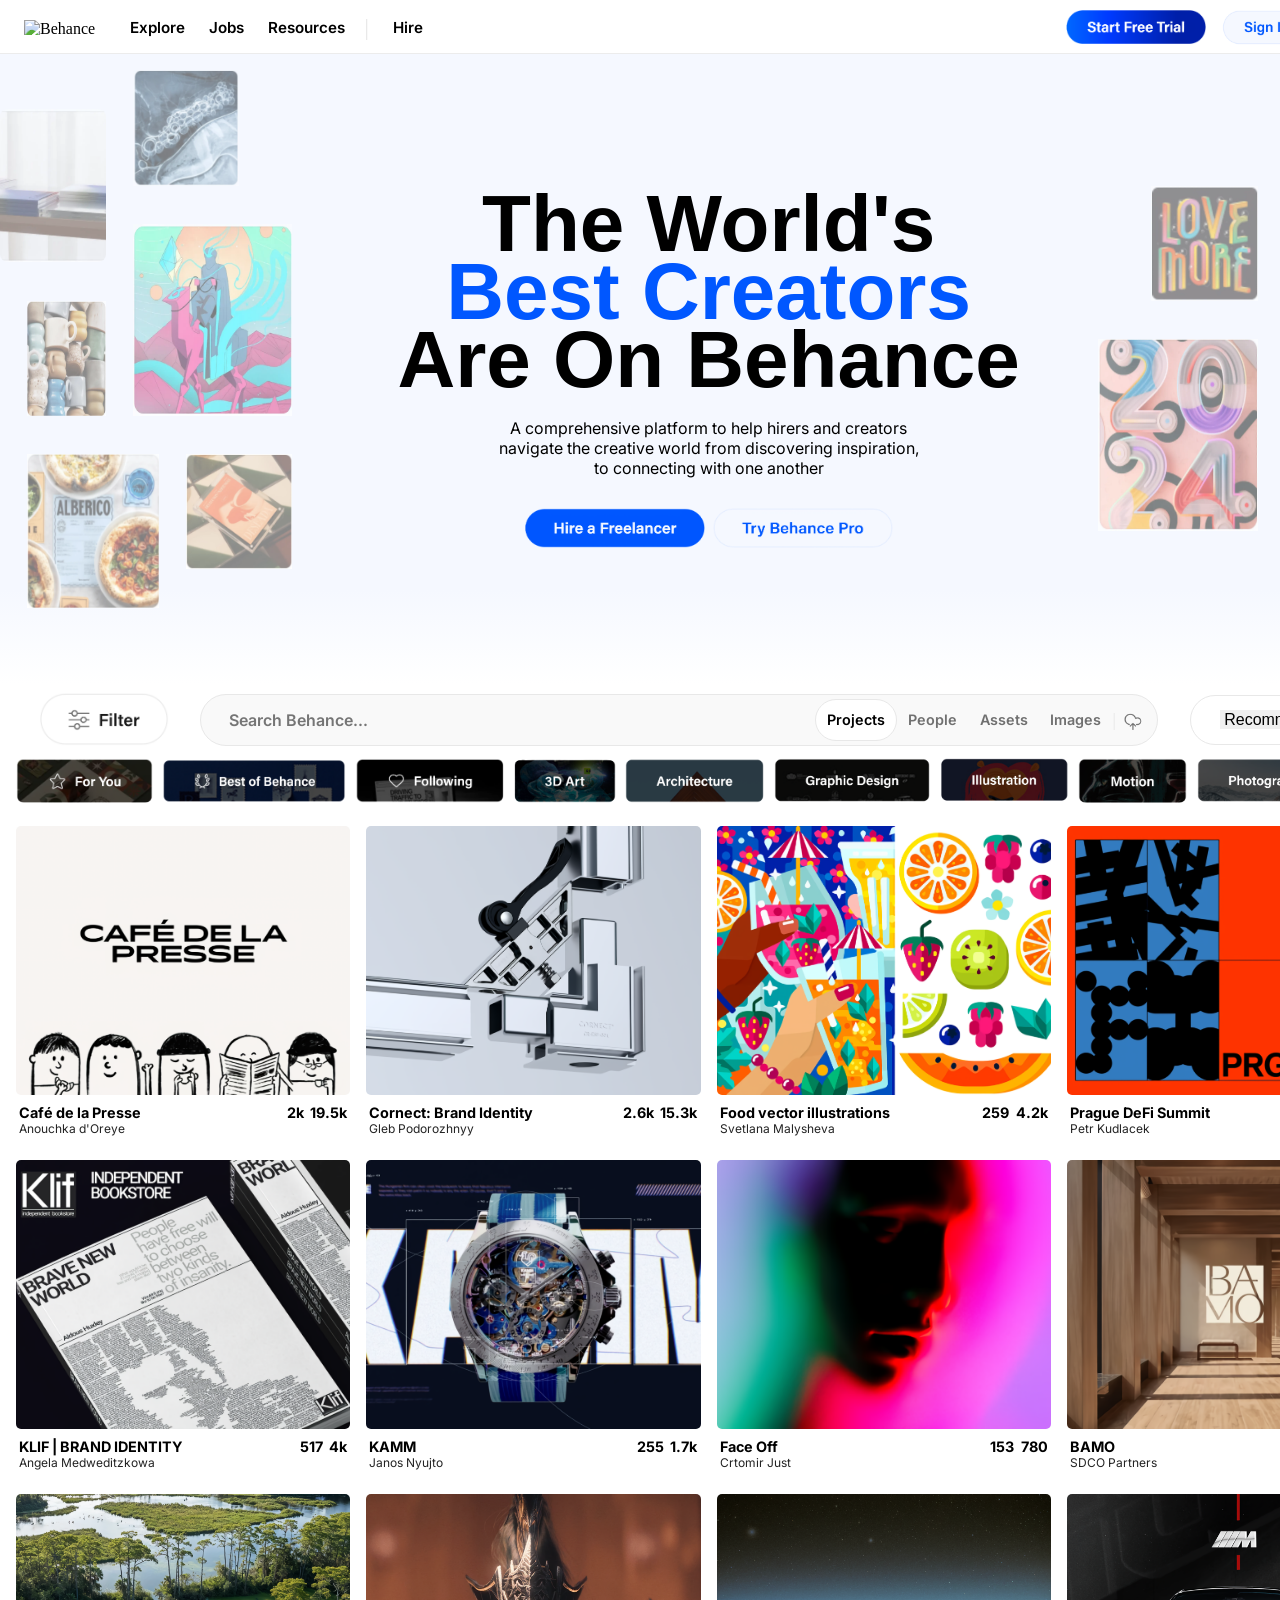
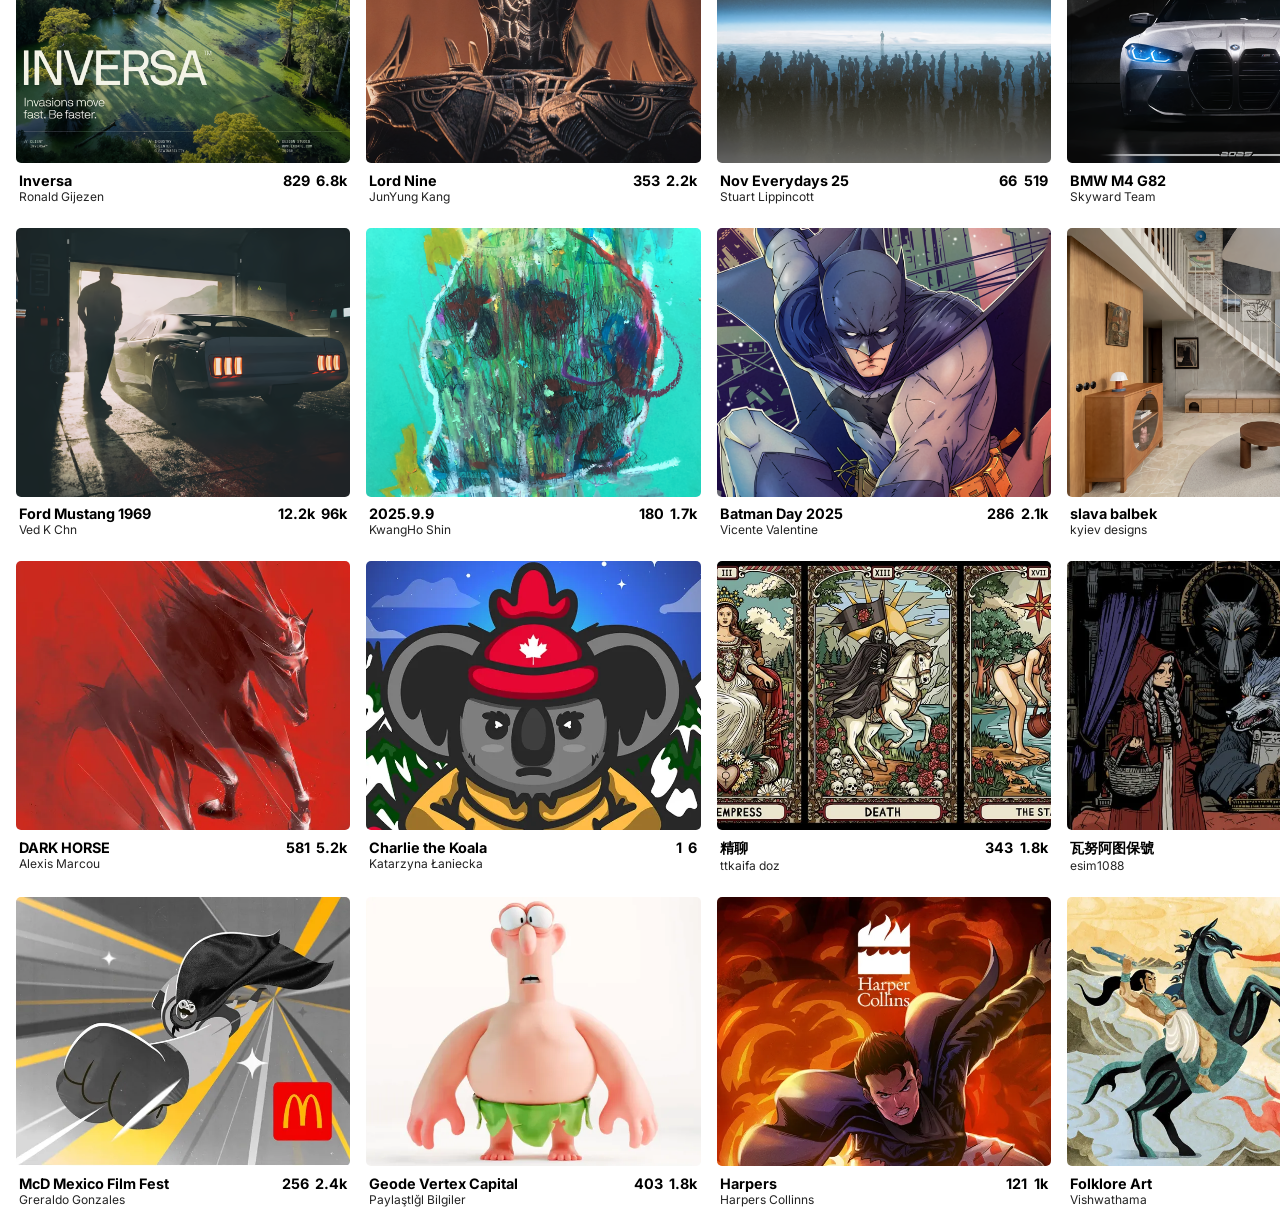
==== index.html @ 4d0a6314 "Main Grid Completed" ====
<!DOCTYPE html>
<html lang="en">
<head>
    <meta charset="UTF-8">
    <meta name="viewport" content="width=device-width, initial-scale=1.0">
    <title>Behance Clone</title>
    <link rel="stylesheet" href="style.css">
    <link rel="preconnect" href="https://fonts.googleapis.com">
    <link rel="preconnect" href="https://fonts.gstatic.com" crossorigin>
    <link href="https://fonts.googleapis.com/css2?family=Inter:wght@400;500;600;700;800;900&display=swap" rel="stylesheet">
    <link rel="stylesheet" href="https://cdnjs.cloudflare.com/ajax/libs/font-awesome/7.0.1/css/all.min.css" />
</head>
<body>
    <!-- Navigation Bar -->
    <nav>
        <div class="navbar">
            <img src="https://upload.wikimedia.org/wikipedia/commons/thumb/c/c5/Behance_logo.svg/1024px-Behance_logo.svg.png" alt="Behance" height="15.22px" width="81.97px" style="cursor: pointer;">
            <p class="navtext"> Explore </p>
            <p class="navtext"> Jobs </p>
            <p class="navtext"> Resources </p>
            <i class="fa-duotone fa-solid fa-angle-down"></i>

            <p style="margin-left: 1rem; font-size: 1.5rem; color: #e8e8e8;"> | </p>

            <p class="navtext"> Hire </p>
            <i class="fa-duotone fa-solid fa-angle-down"></i>

            <div class="nav_right">
                <img id="freetrial" src="./Supportfiles/trial.png" alt="freetrial" height="34px" width="140px" style="cursor: pointer;">
                <img id="signin" src="./Supportfiles/sign_in.png" alt="signin" height="35px" width="90px" style="cursor: pointer;">
                <img id="adobe_logo" src="./Supportfiles/adobe-logo-black-and-white-3.png" alt="adobe_logo" height="20px" width="65px" style="cursor: pointer;">
            </div>
        </div>
    </nav> 

    <!-- Main Styles : Intro -->

    <div class="introStyle">
        <div class="gridImage">
            <img id="left1" src="./Supportfiles/LeftImages/left1.webp" alt="visual1">
            <img id="left2" src="./Supportfiles/LeftImages/left2.webp" alt="visual2">
            <img id="left3" src="./Supportfiles/LeftImages/left3.webp" alt="visual3">
            <img id="left4" src="./Supportfiles/LeftImages/left4.webp" alt="visual4">
            <img id="left5" src="./Supportfiles/LeftImages/left5.webp" alt="visual5">
            <img id="left6" src="./Supportfiles/LeftImages/left6.webp" alt="visual6">
        </div>

        <div class="centerText">
            <h1 class="centralText">
            The World's<br>
            <span id="blue_text">Best Creators</span><br>
            Are On Behance
            </h1>      
            <p class="subText">
            A comprehensive platform to help hirers and creators<br>
            navigate the creative world from discovering inspiration,<br>
            to connecting with one another
            </p>

            <div class="importantButtons">
            <img src="./Supportfiles/Hire.png" alt="Hire" height="40px" width="180px" style="margin: 0rem; cursor: pointer;">
            <img src="./Supportfiles/Behance_pro.png" alt="Pro" height="40px" width="180px" style="margin: 0rem; cursor: pointer;">
            </div>
        </div>
            
        <div class="gridImage">
            <img id="right1" src="./Supportfiles/RightImages/Right1.webp" alt="visual1">
            <img id="right2" src="./Supportfiles/RightImages/Right2.webp" alt="visual2">
            <img id="right3" src="./Supportfiles/RightImages/Right3.webp" alt="visual3">
            <img id="right4" src="./Supportfiles/RightImages/Right4.webp" alt="visual4">
            <img id="right5" src="./Supportfiles/RightImages/Right5.webp" alt="visual5">
        </div>
    </div>

    <!-- Filter Bar -->

    <div class="filterBar" style="min-width: fit-content;">
        <div class="filter">
            <img id="filterIcon" src="./Supportfiles/Filter.png" alt="Filter" style="height: 54px; width: 130px; margin-top: 3px;">
        </div>
        
        <div class="searchBar">
            <div id="searchBox">
                <i style="color: #707070; font-size: 1rem; text-align: left;" class="fa-solid fa-magnifying-glass"></i>&nbsp;
                <input style="border: none; background-color: transparent; font-size: 1rem; font-family: 'Inter', sans-serif; font-weight: 600;" id="searchBox" type="text" placeholder="Search Behance...">
            </div>
            <button class="pill_btn Active">Projects</button>
            <button class="pill_btn">People</button>
            <button class="pill_btn">Assets</button>
            <button class="pill_btn">Images</button>

            <p style="color: #e8e8e8; font-size: 1.2rem"> | </p>
            <img src="./Supportfiles/Upload.png" alt="Upload" height="20px" width="25px" style="cursor: pointer; margin: 4px; margin-top: 8px;">
        </div>

        <div class="Recmnd" style="background-color: white;">
            <i class="fa-solid fa-arrow-down-wide-short"></i>
            <select style="border: none; font-size: 1rem; width: 130px;" id="Recommended" name="Recommended">
                <option value="Recommended">Recommended</option>
                <option value="Curated">Curated</option>
                <option value="Most Appreciated">Most Appreciated</option>
                <option value="Most Viewed">Most Viewed</option>
                <option value="Most Discussed">Most Discussed</option>
                <option value="Most Recent">Most Recent</option>
            </select>
        </div>
    </div>

    <!-- Category Tiles -->

    <div class="categoryBar"> 
        <img class="categories" src="./Supportfiles/CategoryBar/ForYou.png" alt="For You">
        <img class="categories" src="./Supportfiles/CategoryBar/Best.png" alt="Best of Behance">
        <img class="categories" src="./Supportfiles/CategoryBar/Following.png" alt="Following">
        <img class="categories" src="./Supportfiles/CategoryBar/3Dart.png" alt="3Dart">
        <img class="categories" src="./Supportfiles/CategoryBar/Architecture.png" alt="Architecture">
        <img class="categories" src="./Supportfiles/CategoryBar/GraphicDesign.png" alt="Graphic Design">
        <img class="categories" src="./Supportfiles/CategoryBar/Illustration.png" alt="Illustration">
        <img class="categories" src="./Supportfiles/CategoryBar/Motion.png" alt="Motion Graphics">
        <img class="categories" src="./Supportfiles/CategoryBar/Photography.png" alt="Photography">
        <img class="categories" src="./Supportfiles/CategoryBar/ProductDesign.png" alt="Product Design">
        <img class="categories" src="./Supportfiles/CategoryBar/GameDesign.png" alt="Game Design">
        <img class="categories" src="./Supportfiles/CategoryBar/Advertising.png" alt="Advertising">
        <img class="categories" src="./Supportfiles/CategoryBar/Sound.png" alt="Sound">
        <img class="categories" src="./Supportfiles/CategoryBar/Photoshop.png" alt="Photoshop">
    </div>

    <!-- Main Images Grid -->

    <div class="mainGrid">
        <div id="gridItem">
            <img class="mainImages" src="./Supportfiles/MainGrid/1.webp" alt="Image1">
            <div class="contentInfo">
                <div class="mainInfo" style="margin-left: 0.2rem;">
                    <p class="mainTitle">Café de la Presse</p>
                    <p class="Author">Anouchka d'Oreye</p>
                </div>
                <div class="Appreciations">
                    <i class="fa-solid fa-thumbs-up"></i>
                    <p class="mainTitle">2k</p>
                    <i class="fa-solid fa-eye"></i>
                    <p class="mainTitle">19.5k</p>
                </div>
            </div>
        </div>

        <div id="gridItem">
            <img class="mainImages" src="./Supportfiles/MainGrid/2.webp" alt="Image2">
                <div class="contentInfo">
                <div class="mainInfo" style="margin-left: 0.2rem;">
                    <p class="mainTitle">Cornect: Brand Identity</p>
                    <p class="Author">Gleb Podorozhnyy</p>
                </div>
                <div class="Appreciations">
                    <i class="fa-solid fa-thumbs-up"></i>
                    <p class="mainTitle">2.6k</p>
                    <i class="fa-solid fa-eye"></i>
                    <p class="mainTitle">15.3k</p>
                </div>
            </div>
        </div>

        <div id="gridItem">
            <img class="mainImages" src="./Supportfiles/MainGrid/3.webp" alt="Image3">
                <div class="contentInfo">
                <div class="mainInfo" style="margin-left: 0.2rem;">
                    <p class="mainTitle">Food vector illustrations</p>
                    <p class="Author">Svetlana Malysheva</p>
                </div>
                <div class="Appreciations">
                    <i class="fa-solid fa-thumbs-up"></i>
                    <p class="mainTitle">259</p>
                    <i class="fa-solid fa-eye"></i>
                    <p class="mainTitle">4.2k</p>
                </div>
            </div>
        </div>

        <div id="gridItem">
            <img class="mainImages" src="./Supportfiles/MainGrid/4.webp" alt="Image4">
            <div class="contentInfo">
                <div class="mainInfo" style="margin-left: 0.2rem;">
                    <p class="mainTitle">Prague DeFi Summit</p>
                    <p class="Author">Petr Kudlacek</p>
                </div>
                <div class="Appreciations">
                    <i class="fa-solid fa-thumbs-up"></i>
                    <p class="mainTitle">94</p>
                    <i class="fa-solid fa-eye"></i>
                    <p class="mainTitle">1.1k</p>
                </div>
            </div>
        </div>

        <div id="gridItem">
            <img class="mainImages" src="./Supportfiles/MainGrid/5.webp" alt="Image5">
            <div class="contentInfo">
                <div class="mainInfo" style="margin-left: 0.2rem;">
                    <p class="mainTitle">KLIF | BRAND IDENTITY</p>
                    <p class="Author">Angela Medweditzkowa</p>
                </div>
                <div class="Appreciations">
                    <i class="fa-solid fa-thumbs-up"></i>
                    <p class="mainTitle">517</p>
                    <i class="fa-solid fa-eye"></i>
                    <p class="mainTitle">4k</p>
                </div>
            </div>
        </div>
    
        <div id="gridItem">
            <img class="mainImages " src="./Supportfiles/MainGrid/6.webp" alt="Image6">
            <div class="contentInfo">
                <div class="mainInfo" style="margin-left: 0.2rem;">
                    <p class="mainTitle">KAMM</p>
                    <p class="Author">Janos Nyujto</p>
                </div>
                <div class="Appreciations">
                    <i class="fa-solid fa-thumbs-up"></i>
                    <p class="mainTitle">255</p>
                    <i class="fa-solid fa-eye"></i>
                    <p class="mainTitle">1.7k</p>
                </div>
            </div>
        </div>

        <div id="gridItem">
            <img class="mainImages" src="./Supportfiles/MainGrid/7.webp" alt="Image7">
            <div class="contentInfo">
                <div class="mainInfo" style="margin-left: 0.2rem;">
                    <p class="mainTitle">Face Off</p>
                    <p class="Author">Crtomir Just</p>
                </div>
                <div class="Appreciations">
                    <i class="fa-solid fa-thumbs-up"></i>
                    <p class="mainTitle">153</p>
                    <i class="fa-solid fa-eye"></i>
                    <p class="mainTitle">780</p>
                </div>
            </div>
        </div>

        <div id="gridItem">
            <img class="mainImages" src="./Supportfiles/MainGrid/8.webp" alt="Image8">
            <div class="contentInfo">
                <div class="mainInfo" style="margin-left: 0.2rem;">
                    <p class="mainTitle">BAMO</p>
                    <p class="Author">SDCO Partners</p>
                </div>
                <div class="Appreciations">
                    <i class="fa-solid fa-thumbs-up"></i>
                    <p class="mainTitle">142</p>
                    <i class="fa-solid fa-eye"></i>
                    <p class="mainTitle">1.1k</p>
                </div>
            </div>
        </div>

        <div id="gridItem">
            <img class="mainImages" src="./Supportfiles/MainGrid/9.webp" alt="Image9">
            <div class="contentInfo">
                <div class="mainInfo" style="margin-left: 0.2rem;">
                    <p class="mainTitle">Inversa</p>
                    <p class="Author">Ronald Gijezen</p>
                </div>
                <div class="Appreciations">
                    <i class="fa-solid fa-thumbs-up"></i>
                    <p class="mainTitle">829</p>
                    <i class="fa-solid fa-eye"></i>
                    <p class="mainTitle">6.8k</p>
                </div>
            </div>
        </div>

        <div id="gridItem">
            <img class="mainImages" src="./Supportfiles/MainGrid/10.webp" alt="Image10">
            <div class="contentInfo">
                <div class="mainInfo" style="margin-left: 0.2rem;">
                    <p class="mainTitle">Lord Nine</p>
                    <p class="Author">JunYung Kang</p>
                </div>
                <div class="Appreciations">
                    <i class="fa-solid fa-thumbs-up"></i>
                    <p class="mainTitle">353</p>
                    <i class="fa-solid fa-eye"></i>
                    <p class="mainTitle">2.2k</p>
                </div>
            </div>
        </div>

        <div id="gridItem">
            <img class="mainImages" src="./Supportfiles/MainGrid/11.webp" alt="Image11">
            <div class="contentInfo">
                <div class="mainInfo" style="margin-left: 0.2rem;">
                    <p class="mainTitle">Nov Everydays 25</p>
                    <p class="Author">Stuart Lippincott</p>
                </div>
                <div class="Appreciations">
                    <i class="fa-solid fa-thumbs-up"></i>
                    <p class="mainTitle">66</p>
                    <i class="fa-solid fa-eye"></i>
                    <p class="mainTitle">519</p>
                </div>
            </div>
        </div>

        <div id="gridItem">
            <img class="mainImages" src="./Supportfiles/MainGrid/12.webp" alt="Image12">
            <div class="contentInfo">
                <div class="mainInfo" style="margin-left: 0.2rem;">
                    <p class="mainTitle">BMW M4 G82</p>
                    <p class="Author">Skyward Team</p>
                </div>
                <div class="Appreciations">
                    <i class="fa-solid fa-thumbs-up"></i>
                    <p class="mainTitle">903</p>
                    <i class="fa-solid fa-eye"></i>
                    <p class="mainTitle">8.8k</p>
                </div>
            </div>
        </div>

        <div id="gridItem">
            <img class="mainImages" src="./Supportfiles/MainGrid/13.webp" alt="Image13">
            <div class="contentInfo">
                <div class="mainInfo" style="margin-left: 0.2rem;">
                    <p class="mainTitle">Ford Mustang 1969</p>
                    <p class="Author">Ved K Chn</p>
                </div>
                <div class="Appreciations">
                    <i class="fa-solid fa-thumbs-up"></i>
                    <p class="mainTitle">12.2k</p>
                    <i class="fa-solid fa-eye"></i>
                    <p class="mainTitle">96k</p>
                </div>
            </div>
        </div>

        <div id="gridItem">
            <img class="mainImages" src="./Supportfiles/MainGrid/14.webp" alt="Image14">
            <div class="contentInfo">
                <div class="mainInfo" style="margin-left: 0.2rem;">
                    <p class="mainTitle">2025.9.9</p>
                    <p class="Author">KwangHo Shin</p>
                </div>
                <div class="Appreciations">
                    <i class="fa-solid fa-thumbs-up"></i>
                    <p class="mainTitle">180</p>
                    <i class="fa-solid fa-eye"></i>
                    <p class="mainTitle">1.7k</p>
                </div>
            </div>
        </div>

        <div id="gridItem">
            <img class="mainImages" src="./Supportfiles/MainGrid/15.webp" alt="Image15">
            <div class="contentInfo">
                <div class="mainInfo" style="margin-left: 0.2rem;">
                    <p class="mainTitle">Batman Day 2025</p>
                    <p class="Author">Vicente Valentine</p>
                </div>
                <div class="Appreciations">
                    <i class="fa-solid fa-thumbs-up"></i>
                    <p class="mainTitle">286</p>
                    <i class="fa-solid fa-eye"></i>
                    <p class="mainTitle">2.1k</p>
                </div>
            </div>
        </div>

        <div id="gridItem">
            <img class="mainImages" src="./Supportfiles/MainGrid/16.webp" alt="Image16">
            <div class="contentInfo">
                <div class="mainInfo" style="margin-left: 0.2rem;">
                    <p class="mainTitle">slava balbek </p>
                    <p class="Author">kyiev designs</p>
                </div>
                <div class="Appreciations">
                    <i class="fa-solid fa-thumbs-up"></i>
                    <p class="mainTitle">121</p>
                    <i class="fa-solid fa-eye"></i>
                    <p class="mainTitle">490</p>
                </div>
            </div>
        </div>

        <div id="gridItem">
            <img class="mainImages" src="./Supportfiles/MainGrid/17.webp" alt="Image17">
            <div class="contentInfo">
                <div class="mainInfo" style="margin-left: 0.2rem;">
                    <p class="mainTitle">DARK HORSE</p>
                    <p class="Author">Alexis Marcou</p>
                </div>
                <div class="Appreciations">
                    <i class="fa-solid fa-thumbs-up"></i>
                    <p class="mainTitle">581</p>
                    <i class="fa-solid fa-eye"></i>
                    <p class="mainTitle">5.2k</p>
                </div>
            </div>
        </div>

        <div id="gridItem">
            <img class="mainImages" src="./Supportfiles/MainGrid/18.webp" alt="Image18">
            <div class="contentInfo">
                <div class="mainInfo" style="margin-left: 0.2rem;">
                    <p class="mainTitle">Charlie the Koala</p>
                    <p class="Author">Katarzyna Łaniecka</p>
                </div>
                <div class="Appreciations">
                    <i class="fa-solid fa-thumbs-up"></i>
                    <p class="mainTitle">1</p>
                    <i class="fa-solid fa-eye"></i>
                    <p class="mainTitle">6</p>
                </div>
            </div>
        </div>

        <div id="gridItem">
            <img class="mainImages" src="./Supportfiles/MainGrid/19.webp" alt="Image19">
            <div class="contentInfo">
                <div class="mainInfo" style="margin-left: 0.2rem;">
                    <p class="mainTitle">精聊</p>
                    <p class="Author">ttkaifa doz</p>
                </div>
                <div class="Appreciations">
                    <i class="fa-solid fa-thumbs-up"></i>
                    <p class="mainTitle">343</p>
                    <i class="fa-solid fa-eye"></i>
                    <p class="mainTitle">1.8k</p>
                </div>
            </div>
        </div>

        <div id="gridItem">
            <img class="mainImages" src="./Supportfiles/MainGrid/20.webp" alt="Image20">
            <div class="contentInfo">
                <div class="mainInfo" style="margin-left: 0.2rem;">
                    <p class="mainTitle">瓦努阿图保號</p>
                    <p class="Author">esim1088</p>
                </div>
                <div class="Appreciations">
                    <i class="fa-solid fa-thumbs-up"></i>
                    <p class="mainTitle">124</p>
                    <i class="fa-solid fa-eye"></i>
                    <p class="mainTitle">801</p>
                </div>
            </div>
        </div>

        <div id="gridItem">
            <img class="mainImages" src="./Supportfiles/MainGrid/21.webp" alt="Image21">
            <div class="contentInfo">
                <div class="mainInfo" style="margin-left: 0.2rem;">
                    <p class="mainTitle">McD Mexico Film Fest</p>
                    <p class="Author">Greraldo Gonzales</p>
                </div>
                <div class="Appreciations">
                    <i class="fa-solid fa-thumbs-up"></i>
                    <p class="mainTitle">256</p>
                    <i class="fa-solid fa-eye"></i>
                    <p class="mainTitle">2.4k</p>
                </div>
            </div>
        </div>

        <div id="gridItem">
            <img class="mainImages" src="./Supportfiles/MainGrid/22.webp" alt="Image22">
            <div class="contentInfo">
                <div class="mainInfo" style="margin-left: 0.2rem;">
                    <p class="mainTitle">Geode Vertex Capital</p>
                    <p class="Author">Paylaştlğl Bilgiler</p>
                </div>
                <div class="Appreciations">
                    <i class="fa-solid fa-thumbs-up"></i>
                    <p class="mainTitle">403</p>
                    <i class="fa-solid fa-eye"></i>
                    <p class="mainTitle">1.8k</p>
                </div>
            </div>
        </div>

        <div id="gridItem">
            <img class="mainImages" src="./Supportfiles/MainGrid/23.webp" alt="Image23">
            <div class="contentInfo">
                <div class="mainInfo" style="margin-left: 0.2rem;">
                    <p class="mainTitle">Harpers</p>
                    <p class="Author">Harpers Collinns</p>
                </div>
                <div class="Appreciations">
                    <i class="fa-solid fa-thumbs-up"></i>
                    <p class="mainTitle">121</p>
                    <i class="fa-solid fa-eye"></i>
                    <p class="mainTitle">1k</p>
                </div>
            </div>
        </div>

        <div id="gridItem">
            <img class="mainImages" src="./Supportfiles/MainGrid/24.webp" alt="Image24">
            <div class="contentInfo">
                <div class="mainInfo" style="margin-left: 0.2rem;">
                    <p class="mainTitle">Folklore Art</p>
                    <p class="Author">Vishwathama</p>
                </div>
                <div class="Appreciations">
                    <i class="fa-solid fa-thumbs-up"></i>
                    <p class="mainTitle">611</p>
                    <i class="fa-solid fa-eye"></i>
                    <p class="mainTitle">2.3k</p>
                </div>
            </div>
        </div>
    </div>
</body>
</html>
---- style.css ----
*{
    margin: 0px;
    padding: 0px;
    box-sizing: border-box;
}

body{
    min-width: fit-content;
}

nav {
    position: sticky;
    top: 0px;
    background-color: white;
    height: 3.4rem;
    width: 100%;
    border-bottom: 1px solid #ececec;
    min-width: fit-content;
}

.navbar {
    display: flex;
    flex-direction: row;
    align-items: center;
    height: 3.4rem;
    padding: 0rem 1.5rem;
}

.nav_right {
    display: flex;
    padding: 0rem;
    flex-direction: row;
    align-items: center;
    margin-left: auto;
}

#freetrial {
    margin-left: 40rem;
}

#signin {
    margin-left: 1rem;
    margin-right: 1rem;
}

.navtext {
    font-family: 'Inter', sans-serif;
    margin-left: 1.5rem;
    font-weight: 600;
    font-size: 0.95em;
}

.fa-angle-down {
    margin-left: 0.200rem;
    padding-top: 0.137rem;
    font-size: 0.83rem;
    color: #707070;
}

.introStyle {
    display: flex;
    height: 630px;
    width: 100%;
    min-width: fit-content;
    align-content: center;
    background: linear-gradient(to bottom, #f5f8ff 85% , #ffffff 100%);
}

.centerText {
    margin-top: 8.5rem;
    flex: 0 0 55%;
}

.centralText {
    text-align: center;
    margin: 0px;
    padding: 0px;
    font-family: 'Archivo' , sans-serif;
    font-size: 5rem;
    margin: 0px;
    line-height: 0.85;
}

#blue_text {
    color: #0057ff;
}

.subText {
    text-align: center;
    font-family: 'Inter' , sans-serif;
    margin-top: 24px;
    margin-bottom: 30px;
}

.importantButtons {
    display: flex;
    justify-content: center;
    gap: 0.5rem;
}

.gridImage {
    margin-top: 1rem;
    flex: 1;
    display: grid;
    grid-template-columns: repeat(12 , 1fr);
    grid-template-rows: repeat(16 , 1fr);
}

#left1 {
    grid-column: 1 / 5;
    grid-row: 2 / 6;
    height: 100%;
    width: 100%;
    object-fit: cover;
    border-radius: 8px;;
}

#left2 {
    grid-column: 6 / 10;
    grid-row: 1 / 4;
    height: 100%;
    width: 100%;
}

#left3 {
    grid-row: 5 / 10;
    grid-column: 6 / 12;
    height: 100%;
    width: 100%;
}

#left4 {
    grid-column: 2 / 5;
    grid-row: 7 / 10;
    height: 100%;
    width: 100%;
}

#left5 {
    grid-column: 2 / 7;
    grid-row: 11 / 15;
    height: 100%;
    width: 100%;
}

#left6 {
    grid-column: 8 / 12;
    grid-row: 11 / 14;
    height: 100%;
    width: 100%;
}

#right1 {
    grid-column: 8 / 13;
    grid-row: 1 / 5;
    height: 100%;
    width: 100%;
}

#right2 {
    grid-column: 3 / 7;
    grid-row: 4 / 7;
    height: 100%;
    width: 100%;
}

#right3 {
    grid-column: 8 / 13;
    grid-row: 6 / 11;
    height: 100%;
    width: 100%;
}

#right4 {
    grid-column: 1 / 7;
    grid-row: 8 / 13;
    height: 100%;
    width: 100%;
}

#right5 {
    grid-column: 8 / 13;
    grid-row: 12 / 16;
    width: 100%;
    height: 100%;
}

.filterBar {
    position: sticky;
    top: 3.4rem;
    display: flex;
    margin: 0px 1.5rem;
    align-items: center;
    background-color: white;
    padding-top: 5px;
}

.filter {
    flex: 1 ;
    text-align: center;
}


.searchBar {
    display: flex;
    align-items: center;
    align-content: center;

    flex: 0 1 70%;

    background-color: #f9f9f9;
    border: 1px solid #e8e8e8;
    border-radius: 35px;
    padding: 5px 8px 5px 20px;
    height: 52px;
    margin: 0px 1rem;
}

#searchBox {
    flex-grow: 1;
}

.pill_btn {
    border: none;
    padding: 0.7rem;
    background: none;
    color: #707070;
    font-weight: 600;
    font-family: 'Inter', sans-serif;
    font-size: 0.9rem;
    cursor: pointer;
}

.Active {
    border: 1px solid #e8e8e8;
    border-radius: 35px;
    background-color: white;
    color: black;
}

.Recmnd {
    flex: 1;
    display: flex;
    align-items: center;
    justify-content: center;
    text-align: center;
    background: none;
    border: 1px solid #e8e8e8;
    padding: 0.9rem;
    border-radius: 25px;
    margin-left: 1rem;
    margin-right: 0.8rem;
    font-family: 'Inter', sans-serif;
    font-weight: 600;
    color: #707070;
    cursor: pointer;
}

.categoryBar {
    display: flex;
    align-items: center;
    box-sizing: border-box;
    padding: 0.5rem 0rem 0.5rem 1rem;
    gap: 0.6rem;
    width: 0;
    min-width: 100%;
    overflow-x: auto;
    position: sticky;
    top: 7.213rem;
    background-color: white;
}

.categoryBar::-webkit-scrollbar {
    display: none;
}

.categories {
    height: 2.8rem;
    flex-shrink: 0;
    border-radius: 8px;
    transition: transform 0.3s ease;
}

.categories:hover {
    transform: scale(1.1);
    box-shadow: 0px 0px 5px 
   rgb(255, 237, 2);
}

.mainGrid {
    display: grid;
    grid-template-columns: repeat(auto-fill , minmax(300px , 1fr));
    gap: 1rem;
    margin: 15px 1rem;
    justify-items: center;
}

.contentInfo {
    display: flex;
    align-items: flex-start;
    justify-content: space-between;
}

.mainTitle{
    font-family: 'Inter', sans-serif;
    font-size: 0.9rem;
    font-weight: 700;
}

.Appreciations {
    display: flex;
    gap: 0.2rem;
    margin-right: 0.2rem;
}

.Author {
    font-family: 'Inter', sans-serif;
    font-size: 0.75rem;
    color: #232323;
    margin-bottom: 0.5rem;
}

.fa-thumbs-up , .fa-eye {
    color: #707070;
    font-size: 0.9rem;
}


.mainImages {
    width: 100%;
    object-fit: cover;
    height: 269px;
    border-radius: 5px;
    margin-bottom: 0.3rem;
}
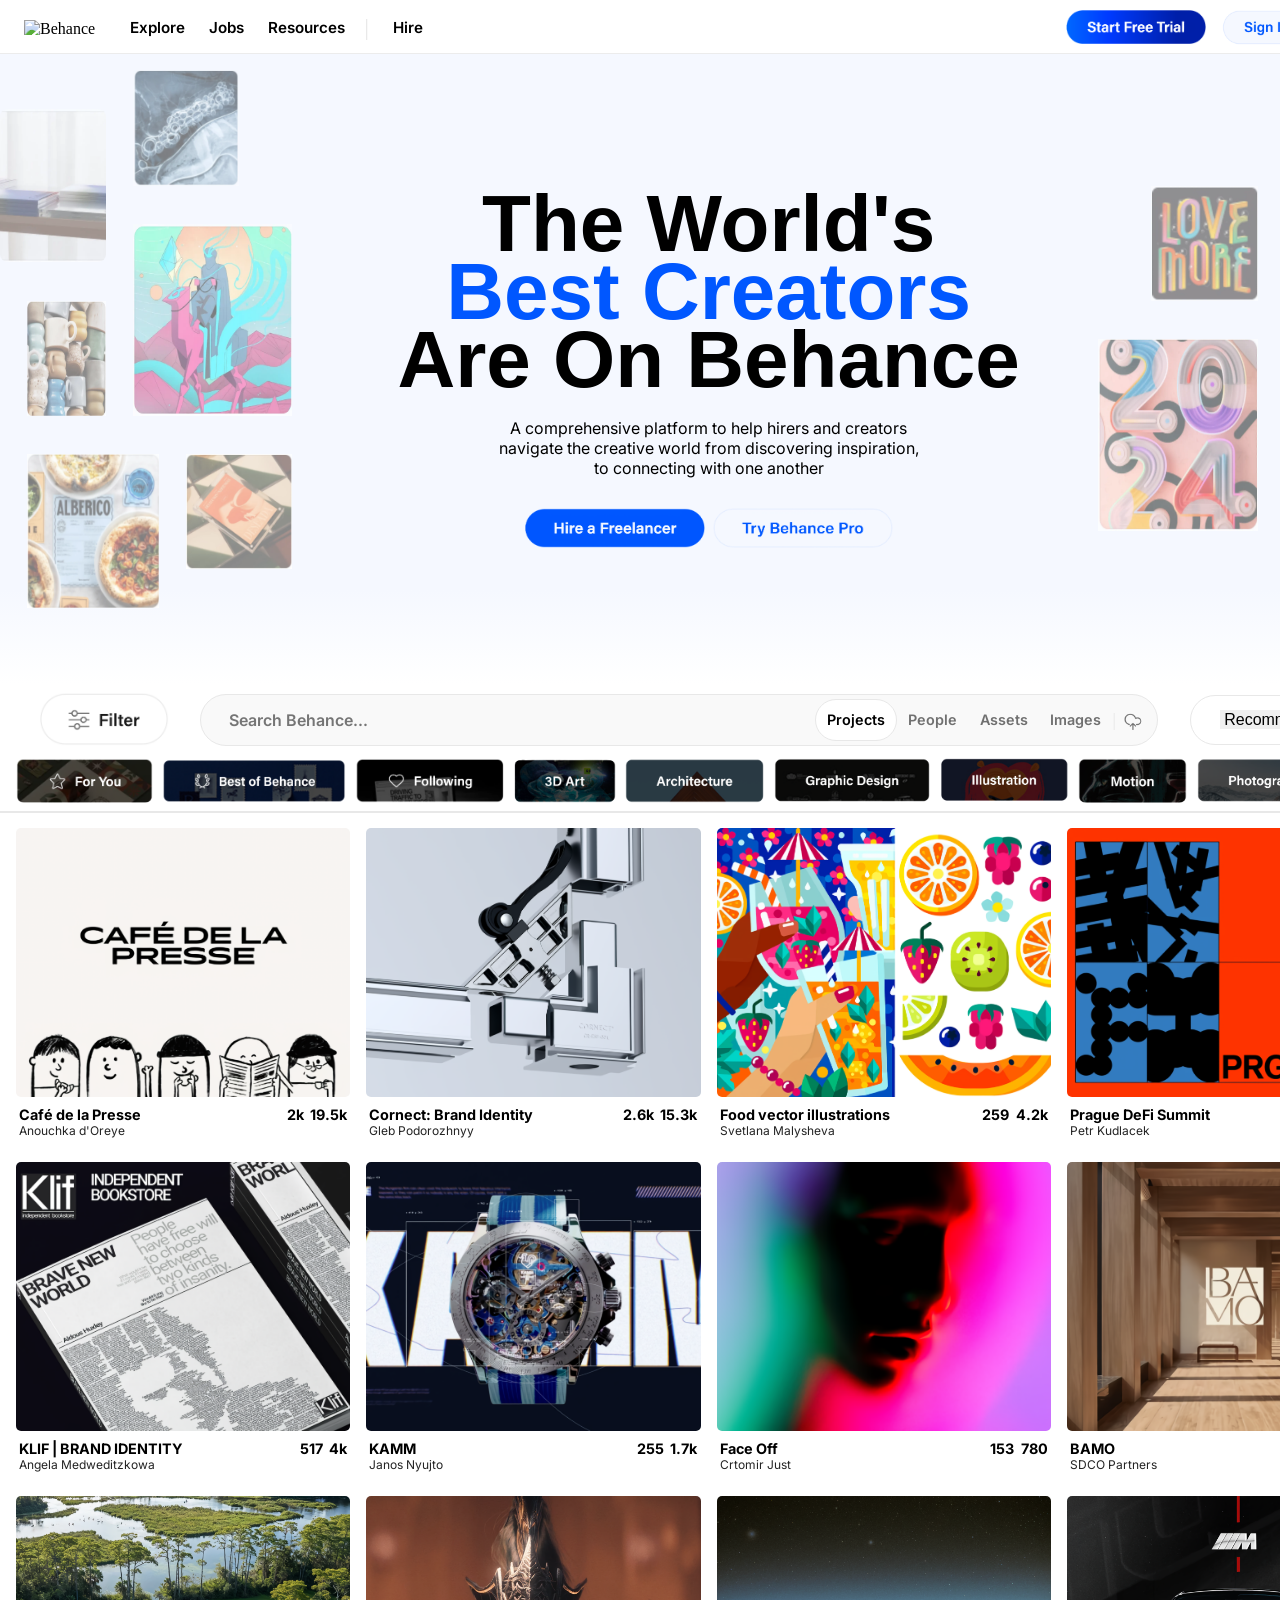
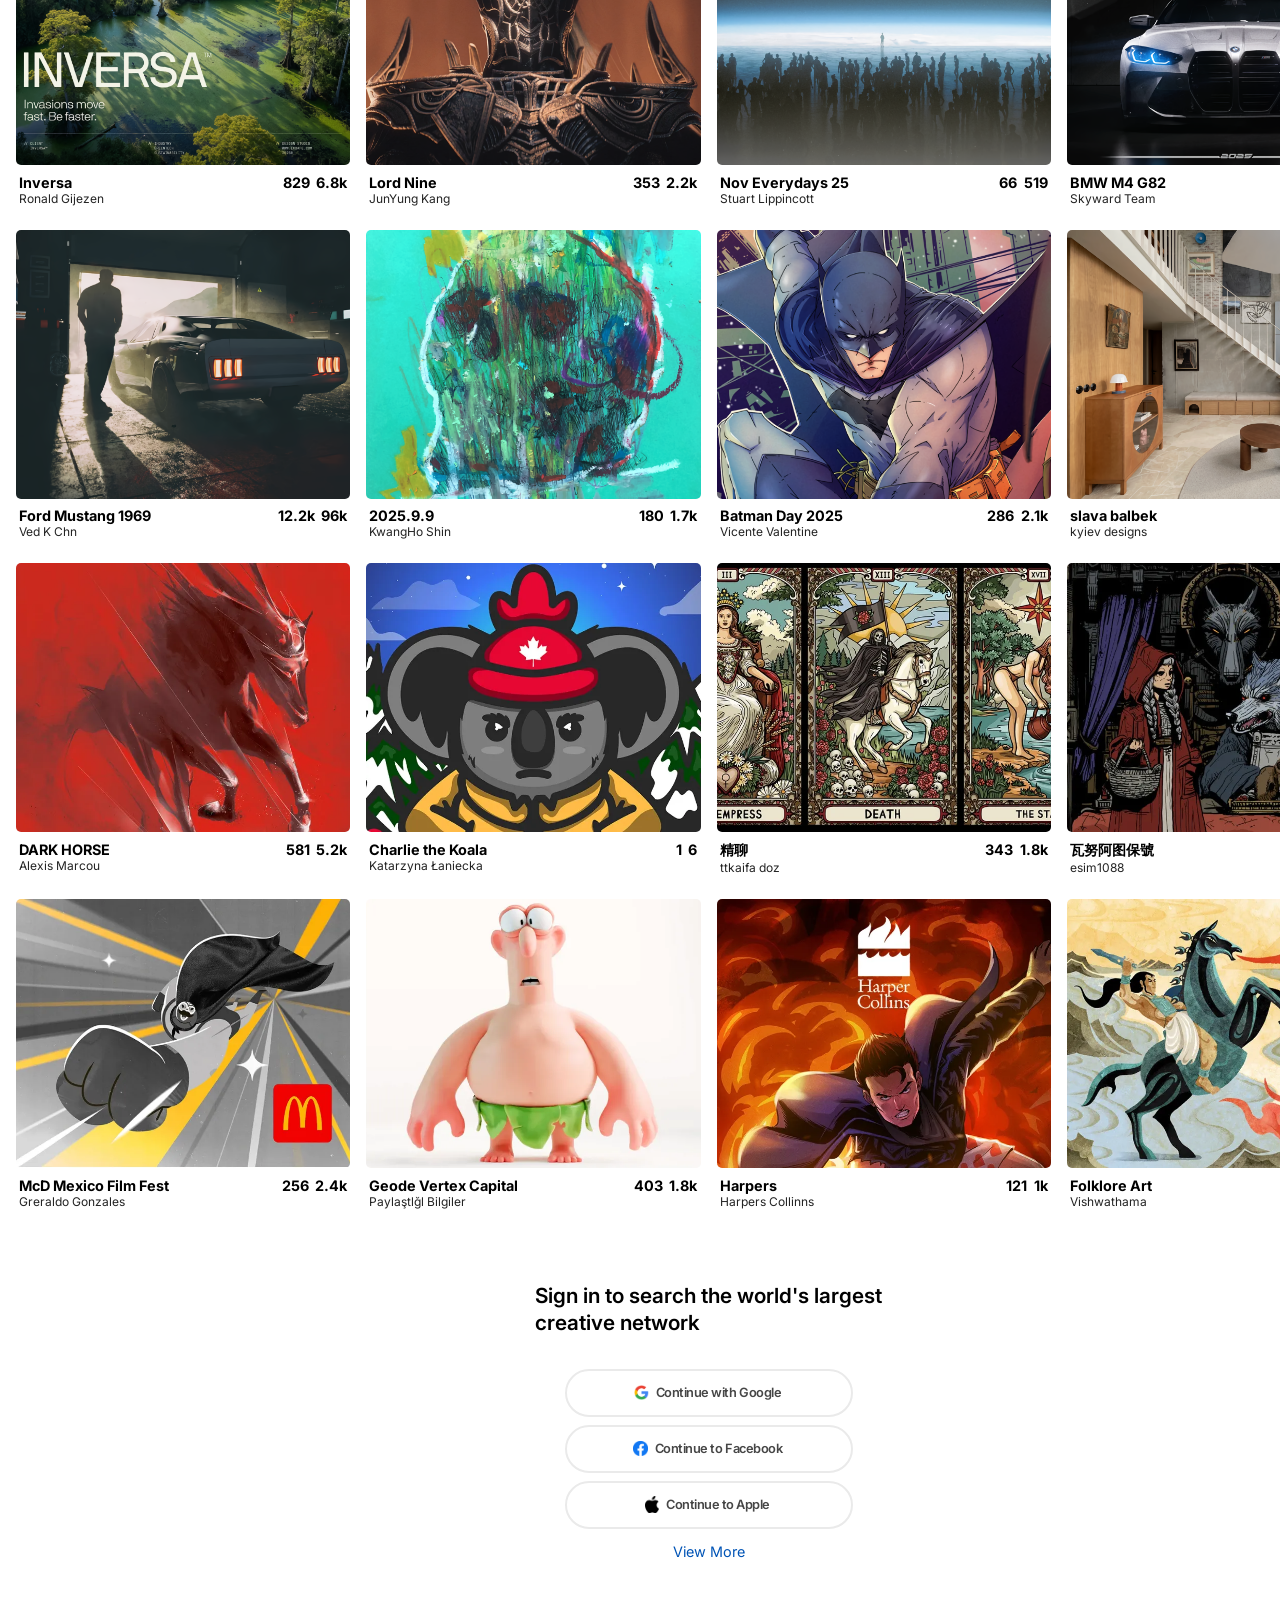
==== commit ca07df99: "Sign In division" ====
--- a/index.html
+++ b/index.html
@@ -512,5 +512,35 @@
             </div>
         </div>
     </div>
+
+    <div class="signInDiv">
+        <div id="signintext">
+            <p> Sign in to search the world's largest</p>
+            <p>creative network</p>
+        </div>
+
+        <div class="buttons">
+            <div>
+                <img src="./Supportfiles/Buttons/Google.webp" alt="Google" height="15px" width="15px">
+                <p>Continue with Google</p>
+            </div>
+        </div>
+
+        <div class="buttons">
+            <div>
+                <img src="./Supportfiles/Buttons/Facebook.webp" alt="Facebook" height="15px" width="15px">
+                <p>Continue to Facebook</p>
+            </div>
+        </div>
+
+        <div class="buttons">
+            <div>
+                <img src="./Supportfiles/Buttons/Apple.webp" alt="Facebook" height="17px" width="14px">
+                <p>Continue to Apple</p>
+            </div>
+        </div>
+
+        <a id="anchorsignIn" href="#">View More</a>
+    </div>   
 </body>
 </html>
--- a/style.css
+++ b/style.css
@@ -6,6 +6,10 @@
 
 body{
     min-width: fit-content;
+}
+
+body::-webkit-scrollbar{
+    display: none;
 }
 
 nav {
@@ -266,8 +270,9 @@
     min-width: 100%;
     overflow-x: auto;
     position: sticky;
-    top: 7.213rem;
+    top: 7.23rem;
     background-color: white;
+    border-bottom: 2px solid rgb(232, 232, 232);
 }
 
 .categoryBar::-webkit-scrollbar {
@@ -334,6 +339,65 @@
     margin-bottom: 0.3rem;
 }
 
-
-
-
+.signInDiv {
+    display: flex;
+    flex-direction: column;
+    justify-items: center;
+    align-items: center;
+    margin-top: 4rem;
+    margin-bottom: 4rem;
+}
+
+.signInDiv p {
+    font-family: 'Inter' , sans-serif;
+    font-weight: 600;
+    font-size: 1.3rem;
+    color: black;
+    margin: 2px;
+}
+
+#signintext{
+    margin-bottom: 1.5rem;
+    align-items: center;
+    justify-items: center;
+}
+
+.buttons {
+    margin-top: 0.5rem;
+}
+
+.buttons div {
+    display: flex;
+    align-items: center;
+    gap: 0.3rem;
+    justify-content: center;
+    padding: 0.8rem;
+    width: 18rem;
+    height: 3rem;
+    letter-spacing: -0.03rem;
+    background-color: #FFFFFF;
+    border-radius: 25px;
+    border: 2px solid #EAEAEA;
+}
+
+.buttons div:hover {
+    border: 2px solid #D3D3D3;
+}
+
+.buttons div p {
+    font-size: 0.8rem;
+    font-family: 'Inter' , sans-serif;
+    color: #464646;
+}
+
+#anchorsignIn {
+    margin-top: 0.9rem;
+    color: #0054B6;
+    font-size: 0.9rem;
+    font-family: 'Inter' , sans-serif;
+    text-decoration: none;
+}
+
+#anchorsignIn:hover {
+    text-decoration: underline;
+}
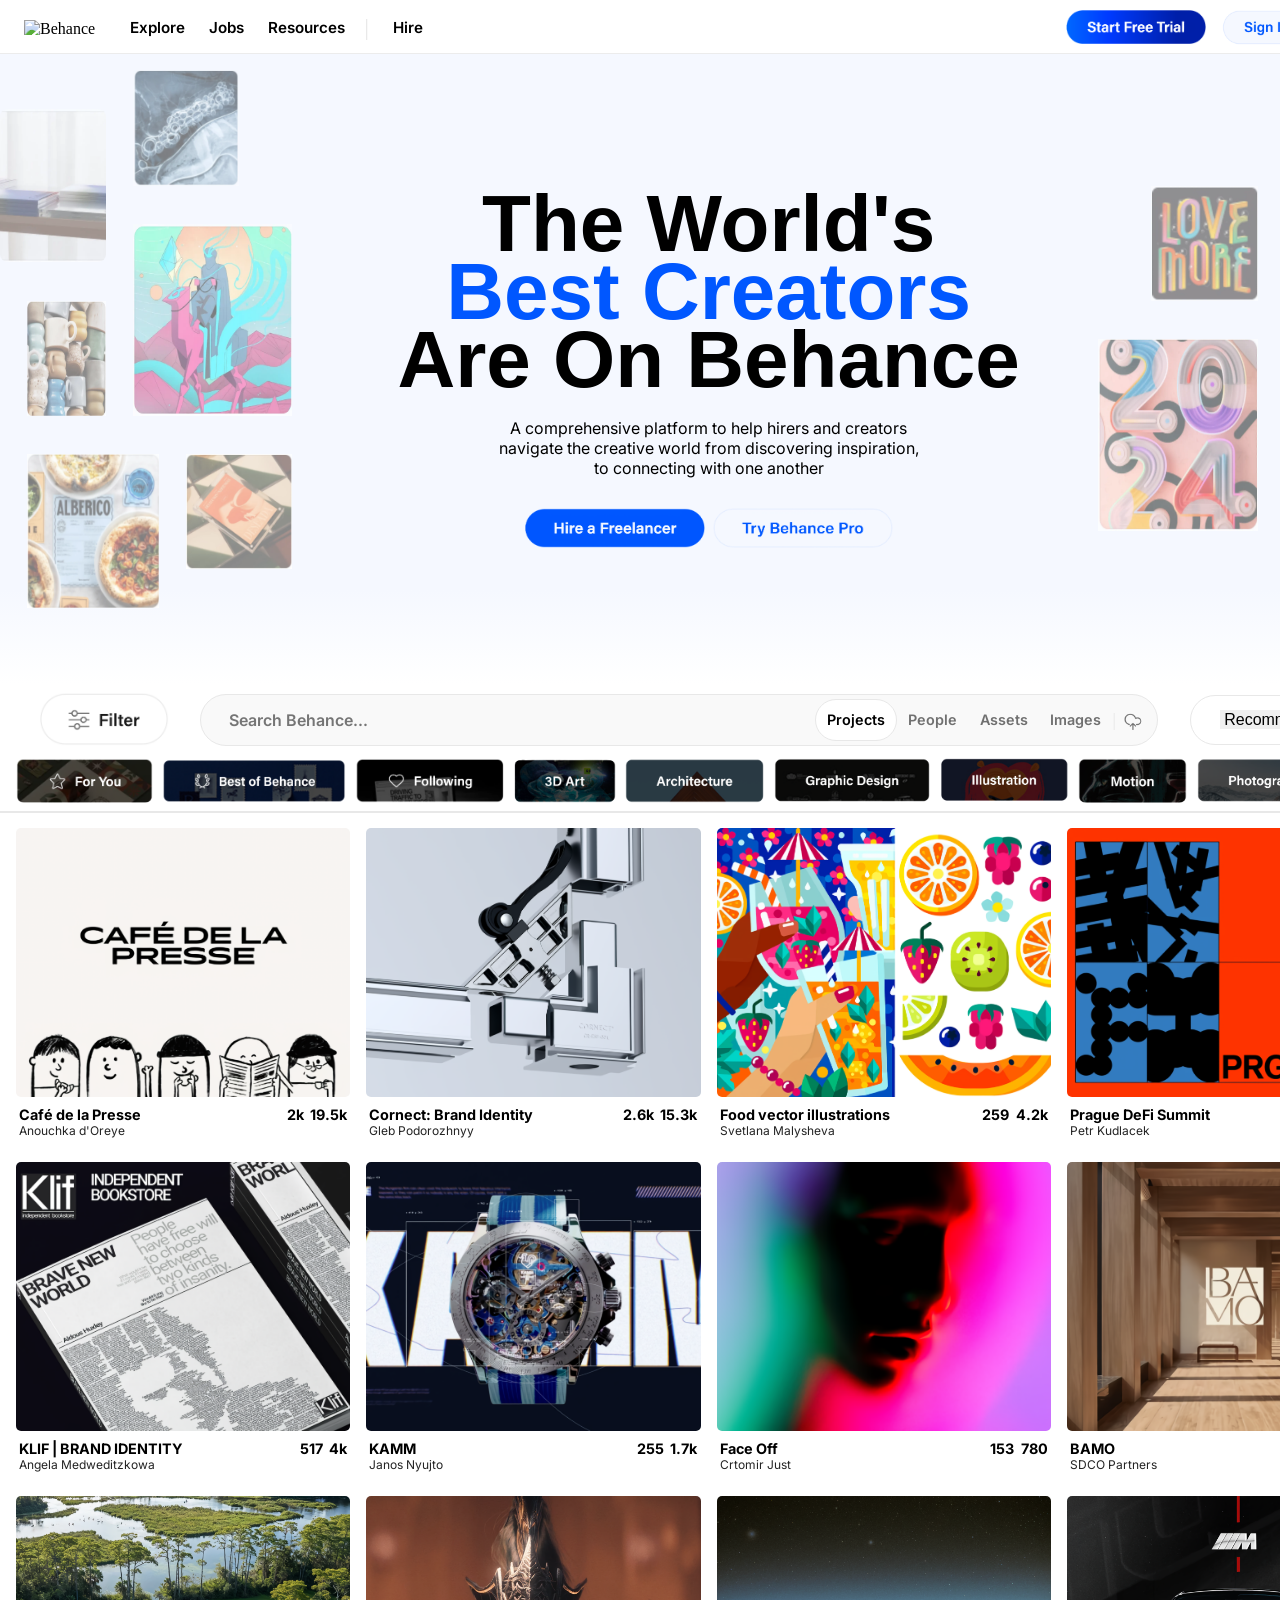
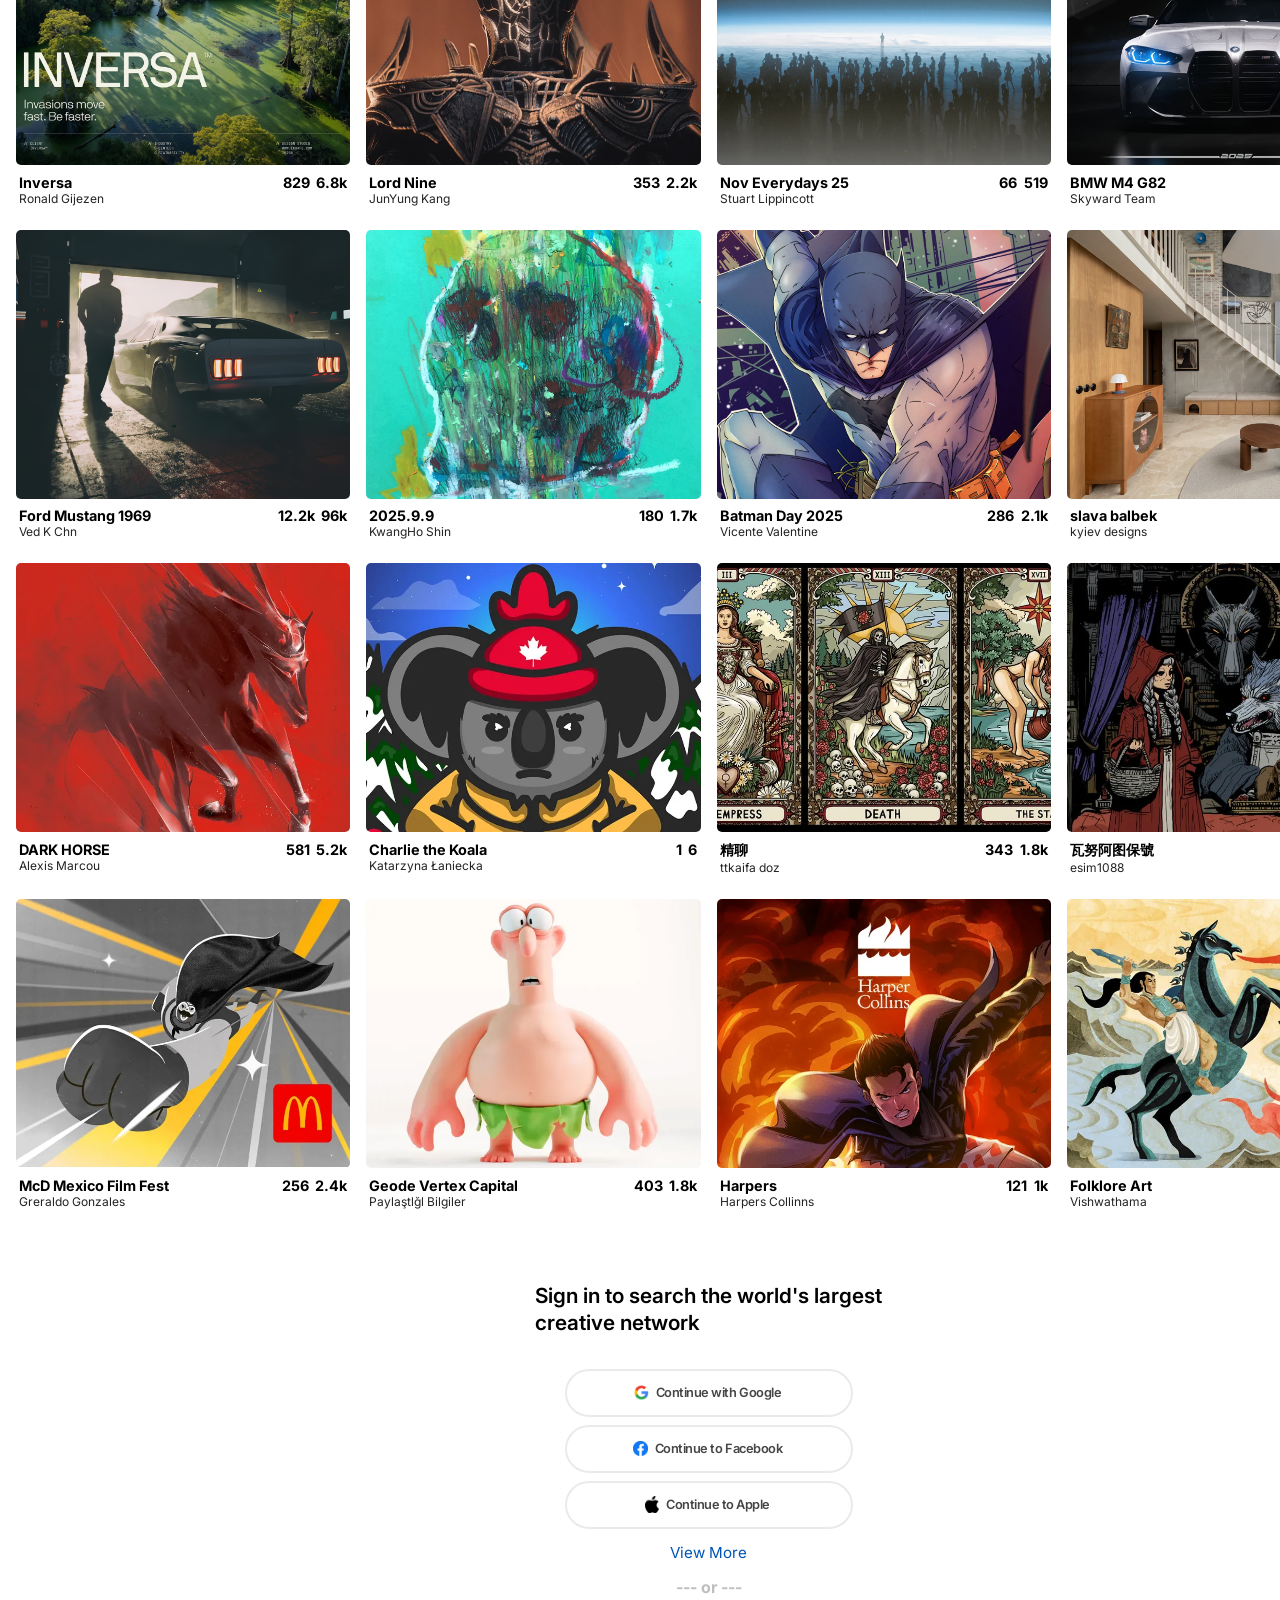
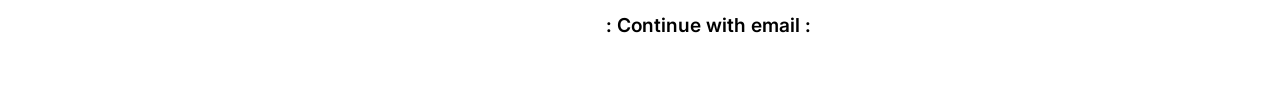
==== commit 270566b6: "Sign In division" ====
--- a/index.html
+++ b/index.html
@@ -541,6 +541,12 @@
         </div>
 
         <a id="anchorsignIn" href="#">View More</a>
+        
+        <h4 style="margin-top: 15px; font-family: 'Inter' , sans-serif; font-size: 1rem; color: #BEBEBE;">--- or ---</h4>
+
+        <div class="emailsign">
+            <p style="margin-top: 1rem; font-size: 1.2rem;">: Continue with email :</p>
+        </div>
     </div>   
 </body>
 </html>
--- a/style.css
+++ b/style.css
@@ -393,7 +393,7 @@
 #anchorsignIn {
     margin-top: 0.9rem;
     color: #0054B6;
-    font-size: 0.9rem;
+    font-size: 0.95rem;
     font-family: 'Inter' , sans-serif;
     text-decoration: none;
 }
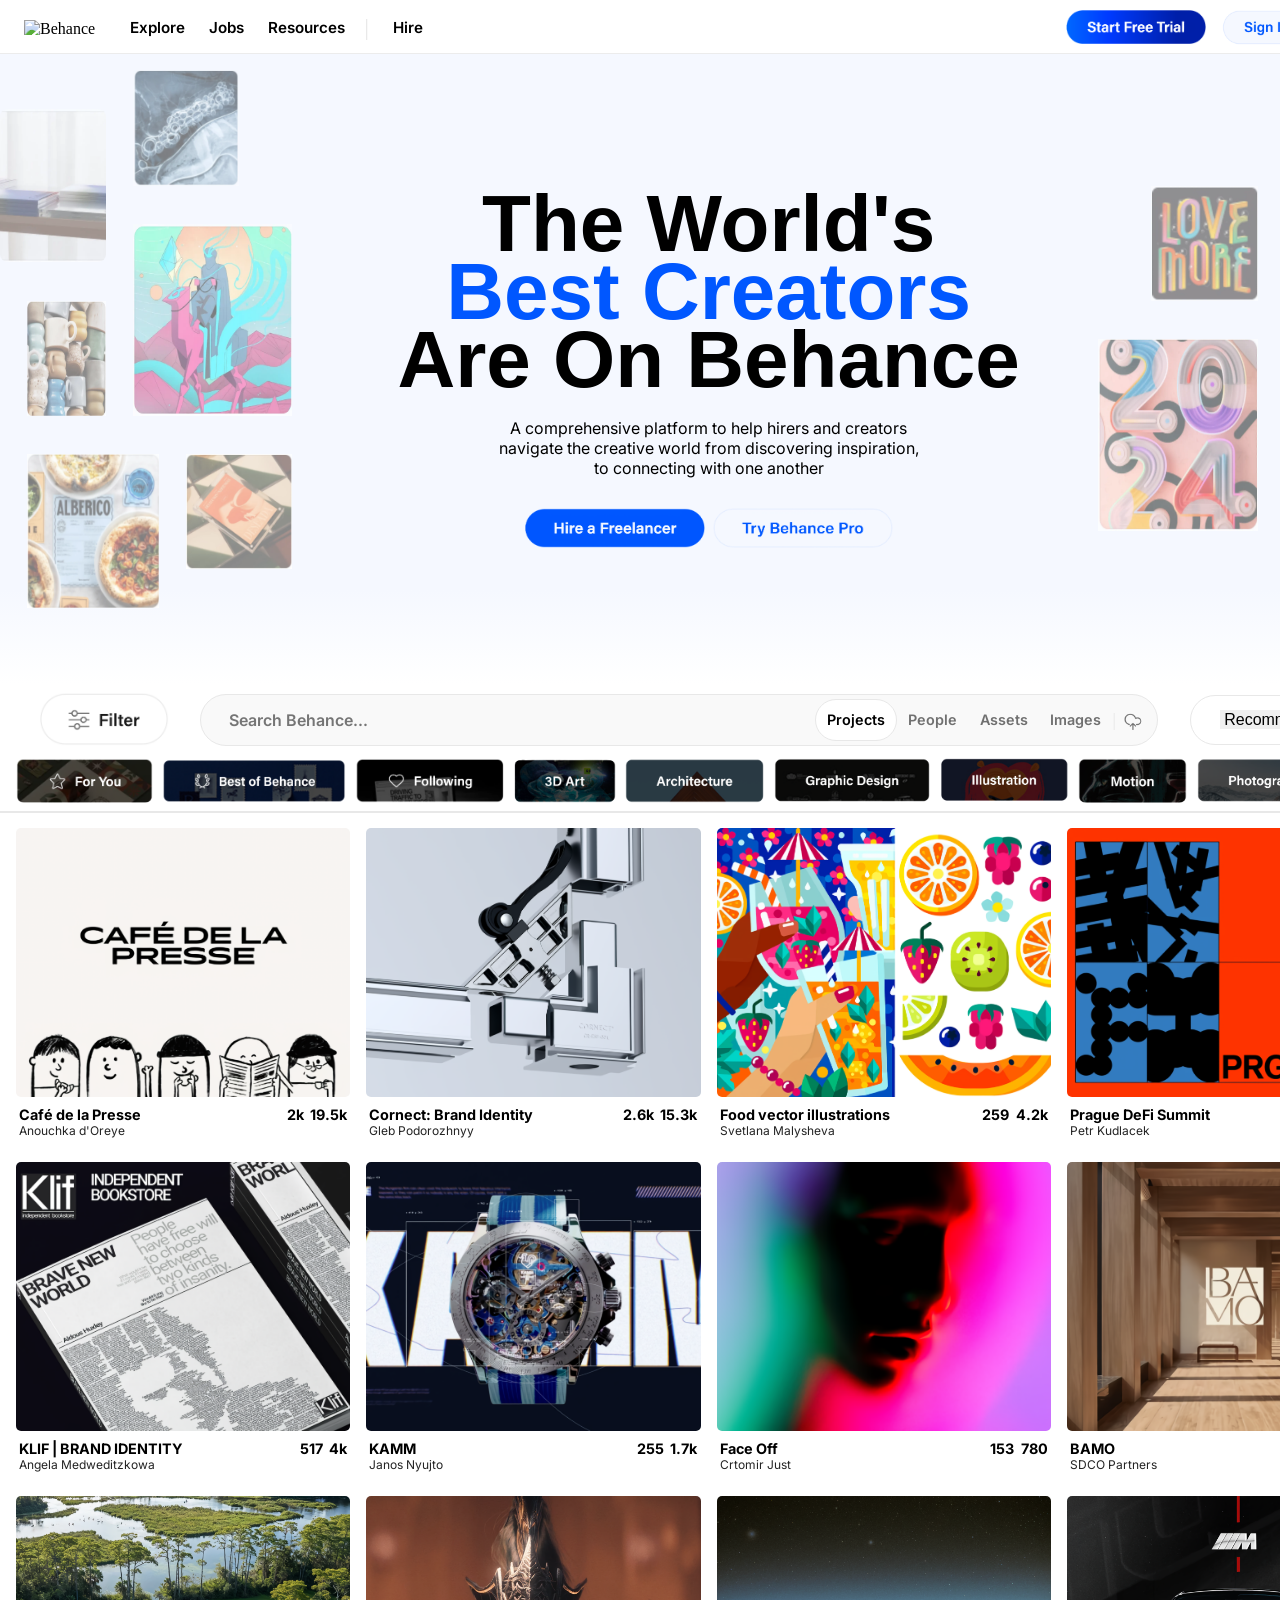
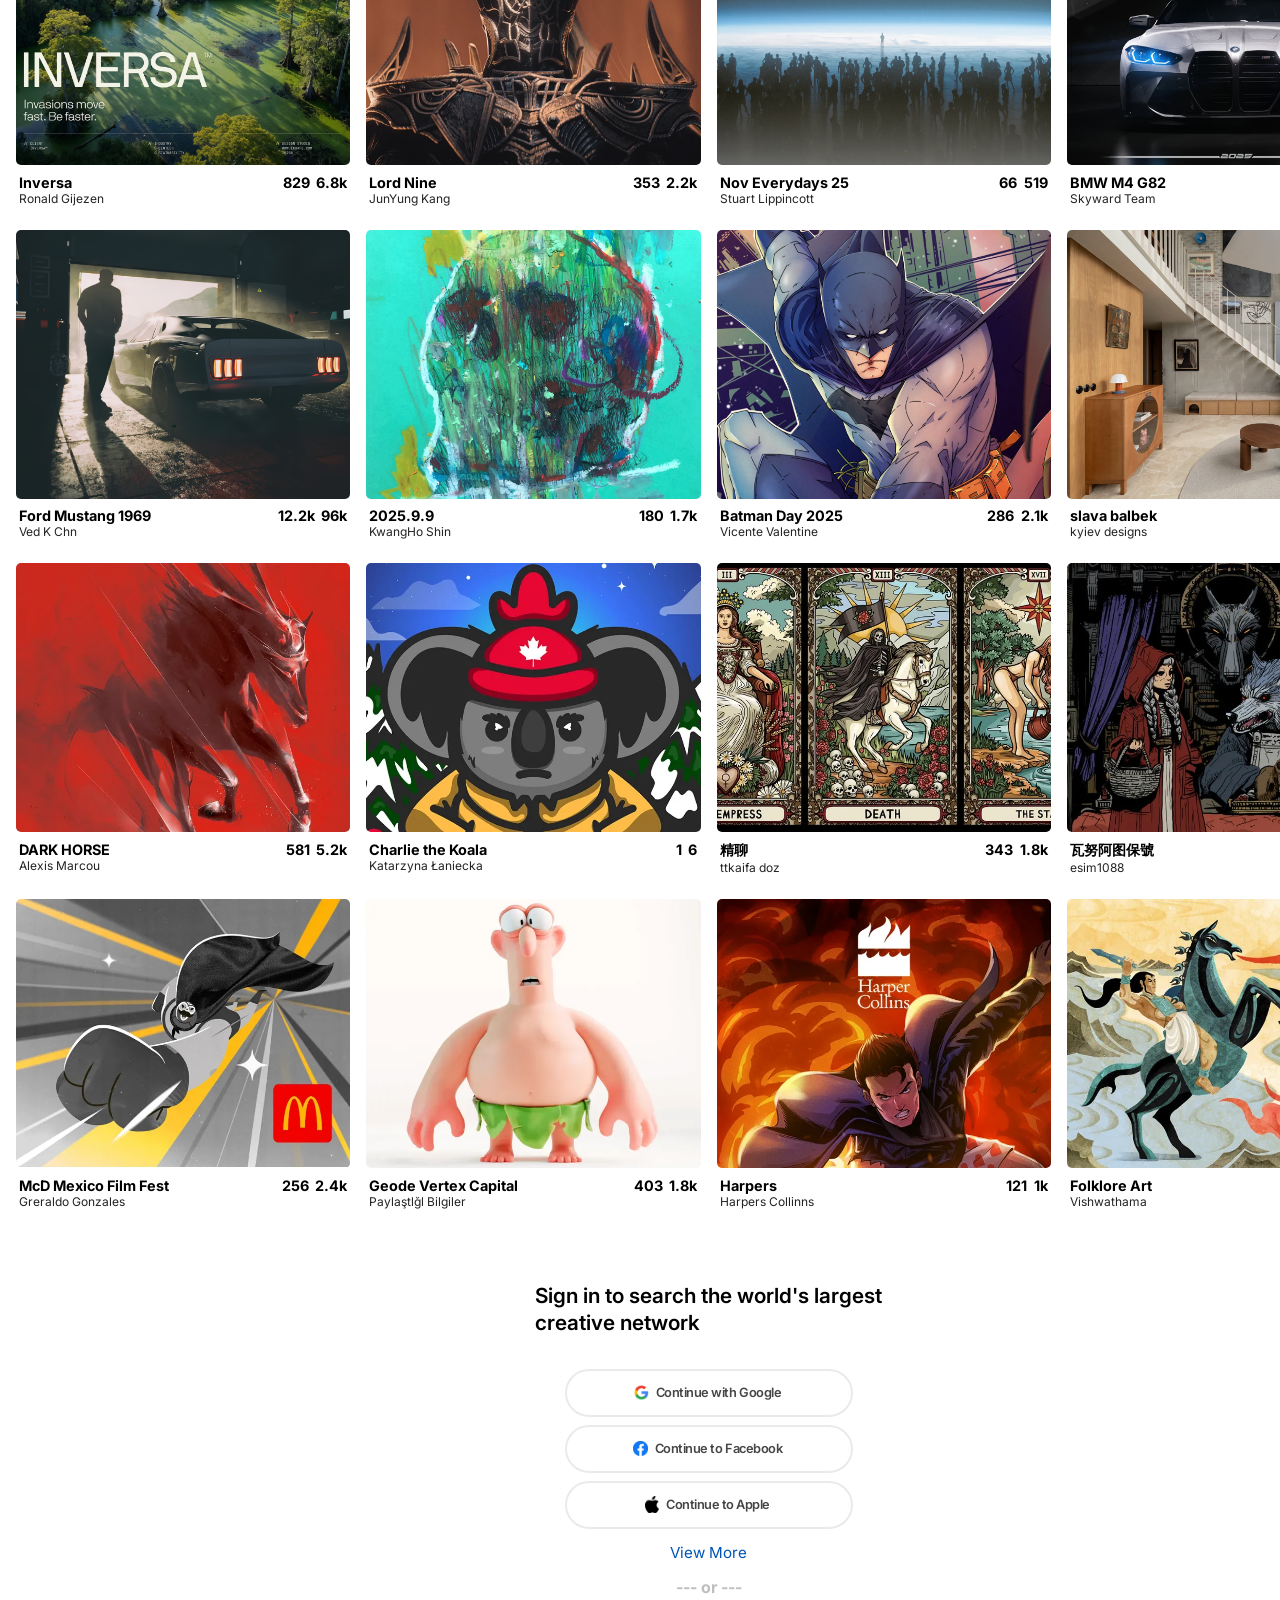
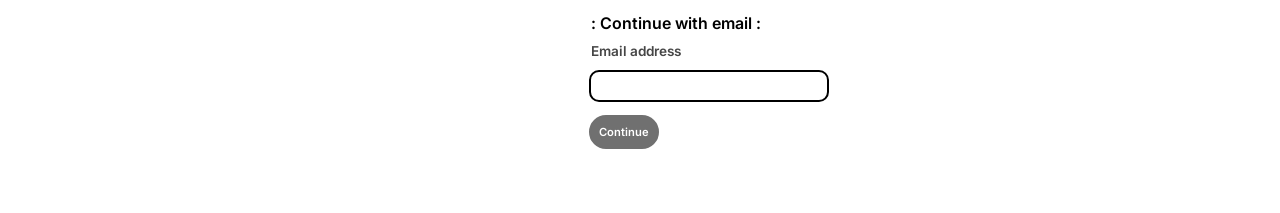
==== commit 6da535ec: "SignIn Division Completed" ====
--- a/index.html
+++ b/index.html
@@ -544,9 +544,20 @@
         
         <h4 style="margin-top: 15px; font-family: 'Inter' , sans-serif; font-size: 1rem; color: #BEBEBE;">--- or ---</h4>
 
-        <div class="emailsign">
-            <p style="margin-top: 1rem; font-size: 1.2rem;">: Continue with email :</p>
-        </div>
-    </div>   
+        <div class="emailsign" style="width: 15rem;">
+            <p style="margin-top: 1rem; font-size: 1rem;">: Continue with email :</p>
+            <p style="color: #464646; font-size: 0.85rem; margin-top: 0.6rem;"> Email address </p>
+        
+            <div id="emailInput">
+                <input type="email" id="usermail" name="usermail">
+            </div>
+
+            <div style="justify-self: right; margin-top: 0.8rem;">
+                <button id="emailBtn">
+                    <p style="color: white; font-family: 'Inter' , sans-serif; font-size: 0.7rem; margin: 0px;">Continue</p>
+                </button>
+            </div>
+        </div>
+    </div>
 </body>
 </html>
--- a/style.css
+++ b/style.css
@@ -382,6 +382,7 @@
 
 .buttons div:hover {
     border: 2px solid #D3D3D3;
+    cursor: pointer;
 }
 
 .buttons div p {
@@ -400,4 +401,49 @@
 
 #anchorsignIn:hover {
     text-decoration: underline;
-}+}
+
+.emailsign{
+    justify-items: center;
+    font-family: 'Inter' , sans-serif;
+}
+
+#emailInput {
+    justify-items: center;
+    margin-top: 0.7rem;
+    cursor: text;
+}
+
+#usermail {
+    height: 2rem;
+    width: 15rem;
+    border: 2px solid black;
+    border-radius: 10px;
+    justify-items: center;
+    font-family: 'Inter'; 
+    font-size: 0.8rem;
+    transition: transform 0.3s ease;
+    
+}
+
+#usermail:hover {
+    transform: scale(1.2);
+}
+
+#emailBtn {
+    display: flex; 
+    align-items: center; 
+    background-color: #707070; 
+    padding: 0.5rem; 
+    border-radius: 30px; 
+    border: 2px solid #707070;
+    transition: transform 0.2s ease;
+    cursor: pointer;
+}
+
+#emailBtn:hover{
+    background-color: black;
+    border: 2px solid black;
+    transform: scale(1.1);
+}
+
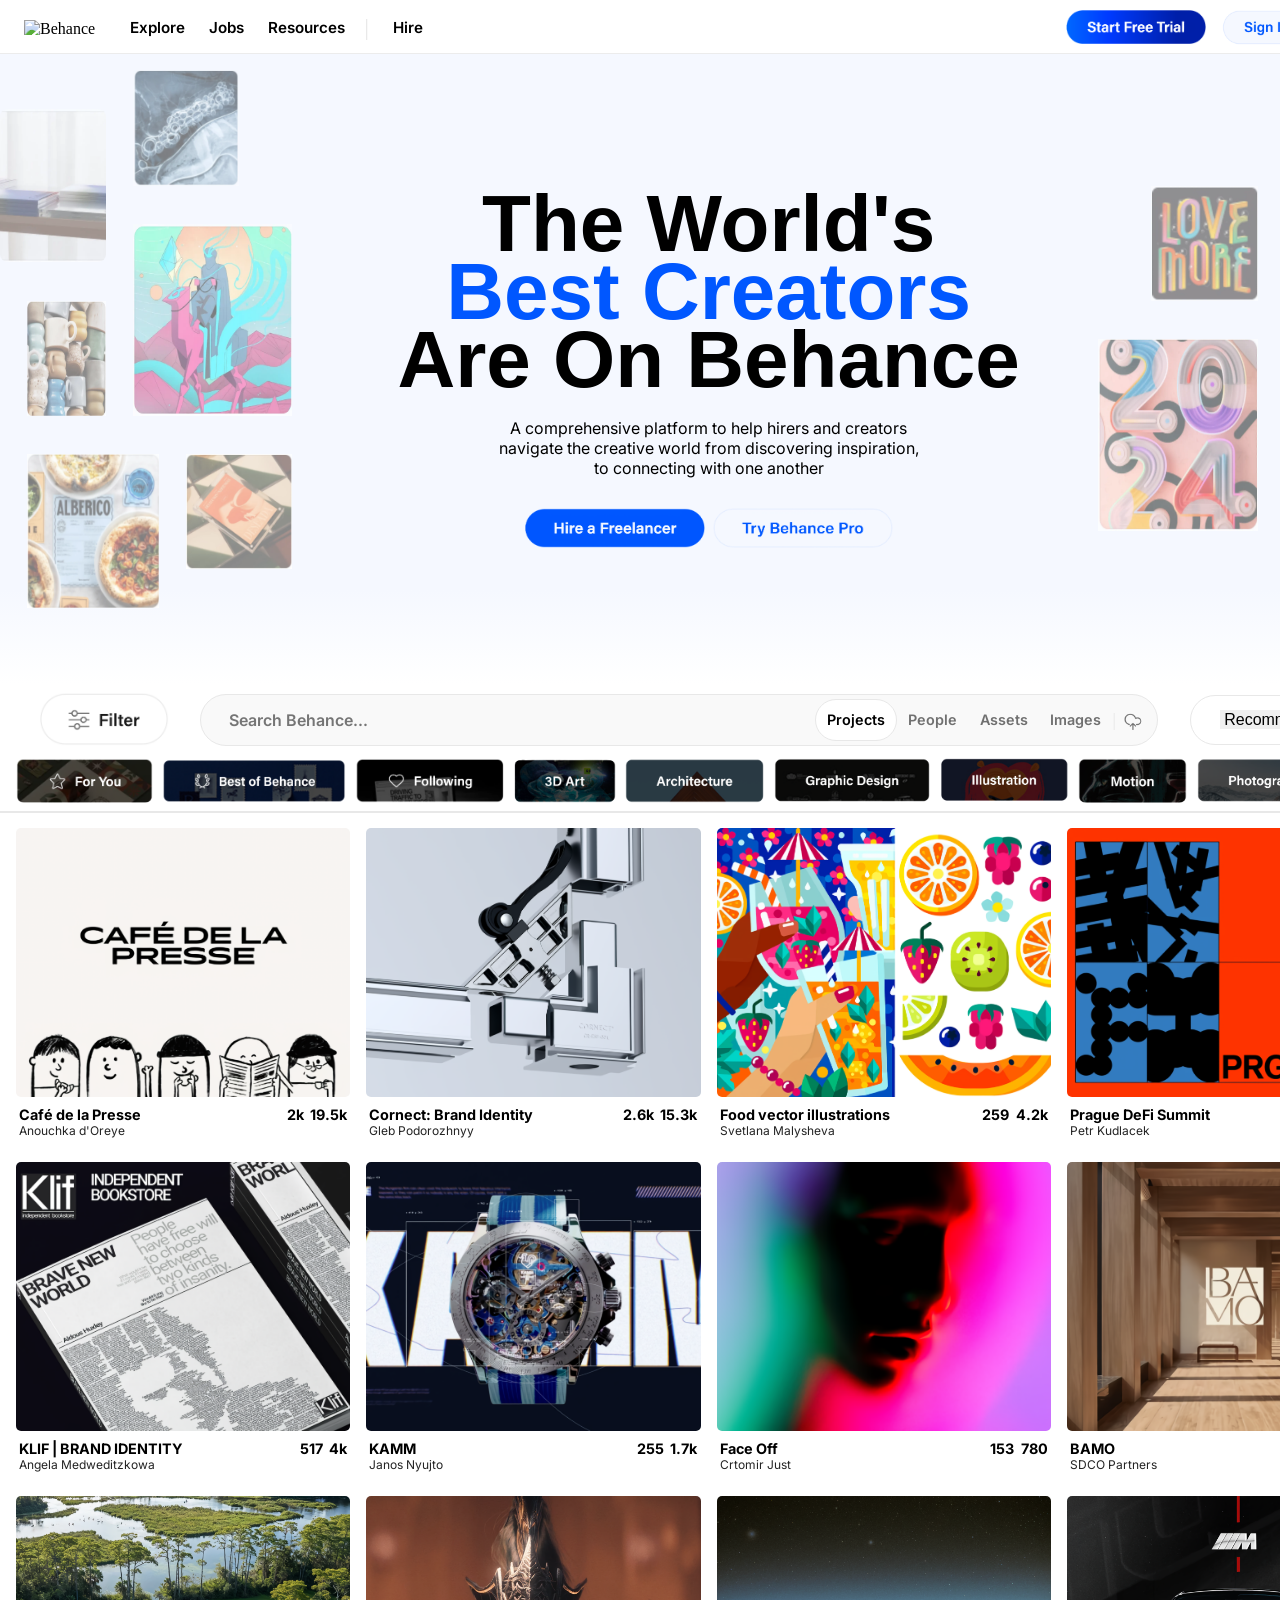
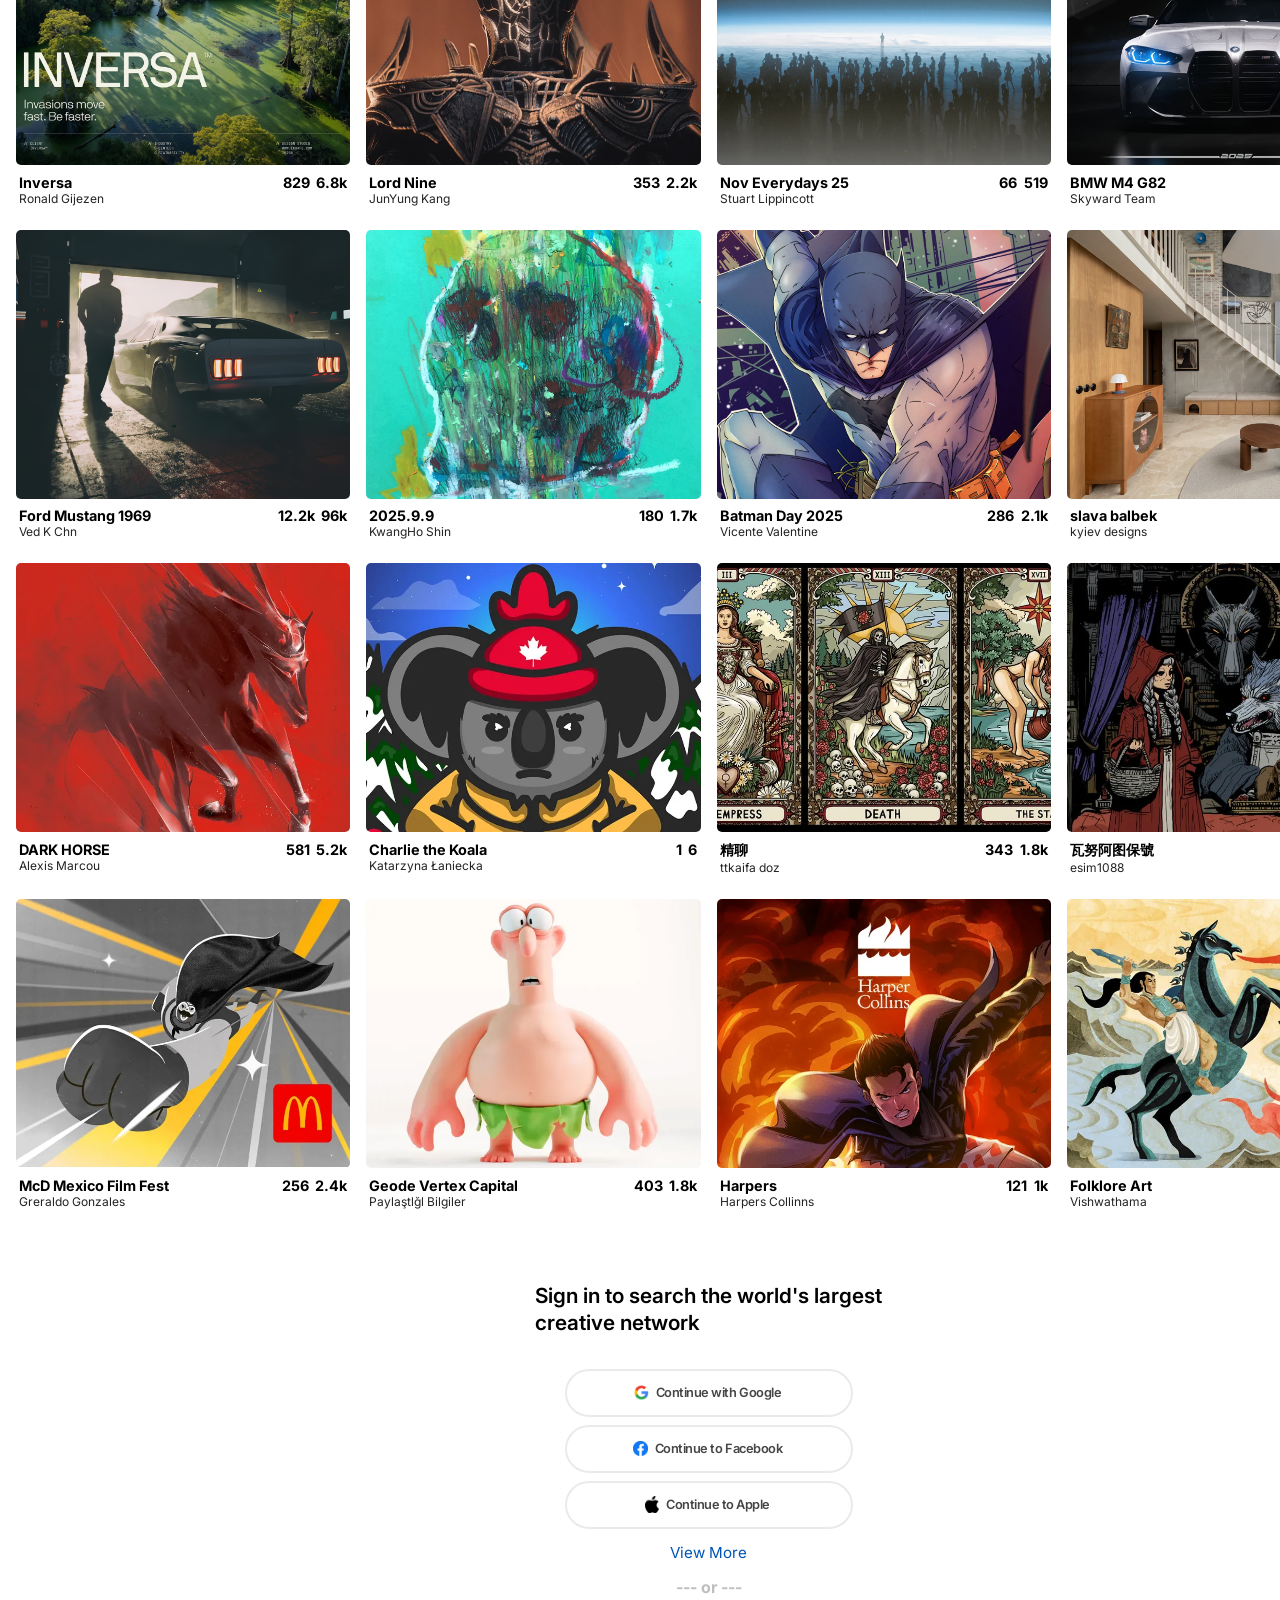
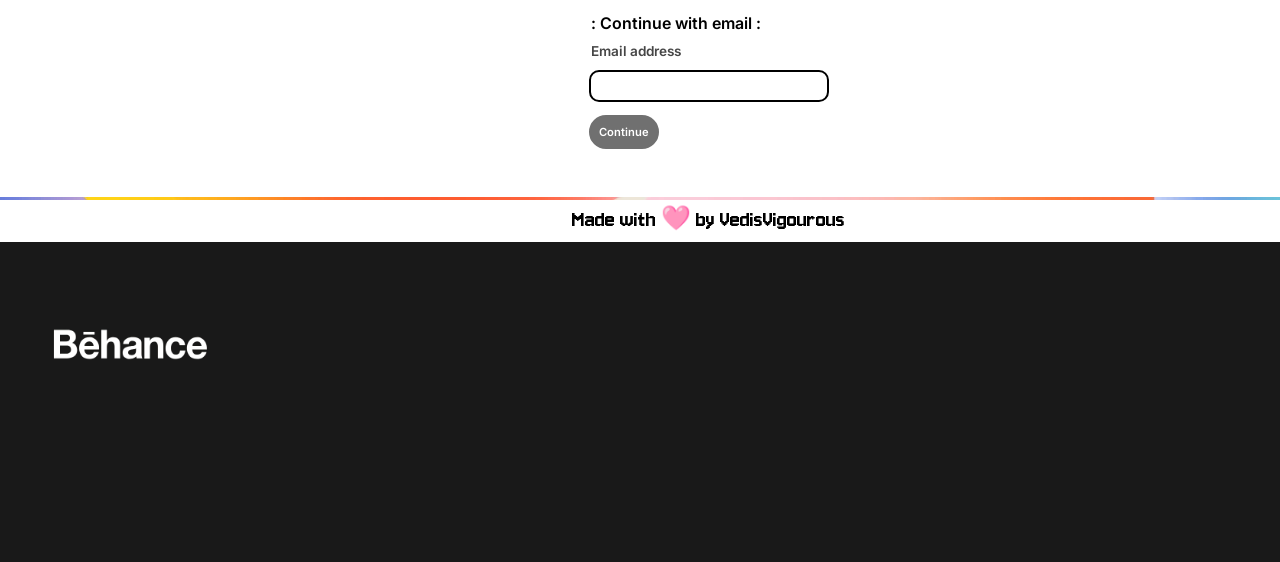
==== commit 450719c0: "Credit and BlackDiv" ====
--- a/index.html
+++ b/index.html
@@ -8,6 +8,7 @@
     <link rel="preconnect" href="https://fonts.googleapis.com">
     <link rel="preconnect" href="https://fonts.gstatic.com" crossorigin>
     <link href="https://fonts.googleapis.com/css2?family=Inter:wght@400;500;600;700;800;900&display=swap" rel="stylesheet">
+    <link href="https://fonts.googleapis.com/css2?family=Jersey+10&display=swap" rel="stylesheet">
     <link rel="stylesheet" href="https://cdnjs.cloudflare.com/ajax/libs/font-awesome/7.0.1/css/all.min.css" />
 </head>
 <body>
@@ -559,5 +560,16 @@
             </div>
         </div>
     </div>
+
+    <div id="contentBanner">
+        <img src="./Supportfiles/Banner_below.webp" style="width: 100%; overflow: hidden; margin-top: 1rem;">
+    </div>
+    <div>
+        <a id="Credit" href="https://github.com/VedisVigourous"> Made with 🩷 by VedisVigourous</a>
+    </div>
+
+    <div class="lastBlackDiv">
+        <img src="./Supportfiles/Behance_white.webp" height="40px" width="160px">
+    </div>
 </body>
 </html>
--- a/style.css
+++ b/style.css
@@ -345,7 +345,7 @@
     justify-items: center;
     align-items: center;
     margin-top: 4rem;
-    margin-bottom: 4rem;
+    margin-bottom: 2rem;
 }
 
 .signInDiv p {
@@ -447,3 +447,22 @@
     transform: scale(1.1);
 }
 
+.lastBlackDiv{
+    background-color: #191919;
+    height: 20rem;
+    width: 100%;
+    min-width: fit-content;
+    padding: 5.125rem 3.125rem;
+}
+
+#Credit {
+    display: flex;
+    flex-direction: column;
+    text-decoration: none;
+    color: black;
+    font-family: "Jersey 10" , sans-serif;
+    text-align: center;
+    font-size: 1.5rem;
+    margin-bottom: 0.6rem;
+}
+
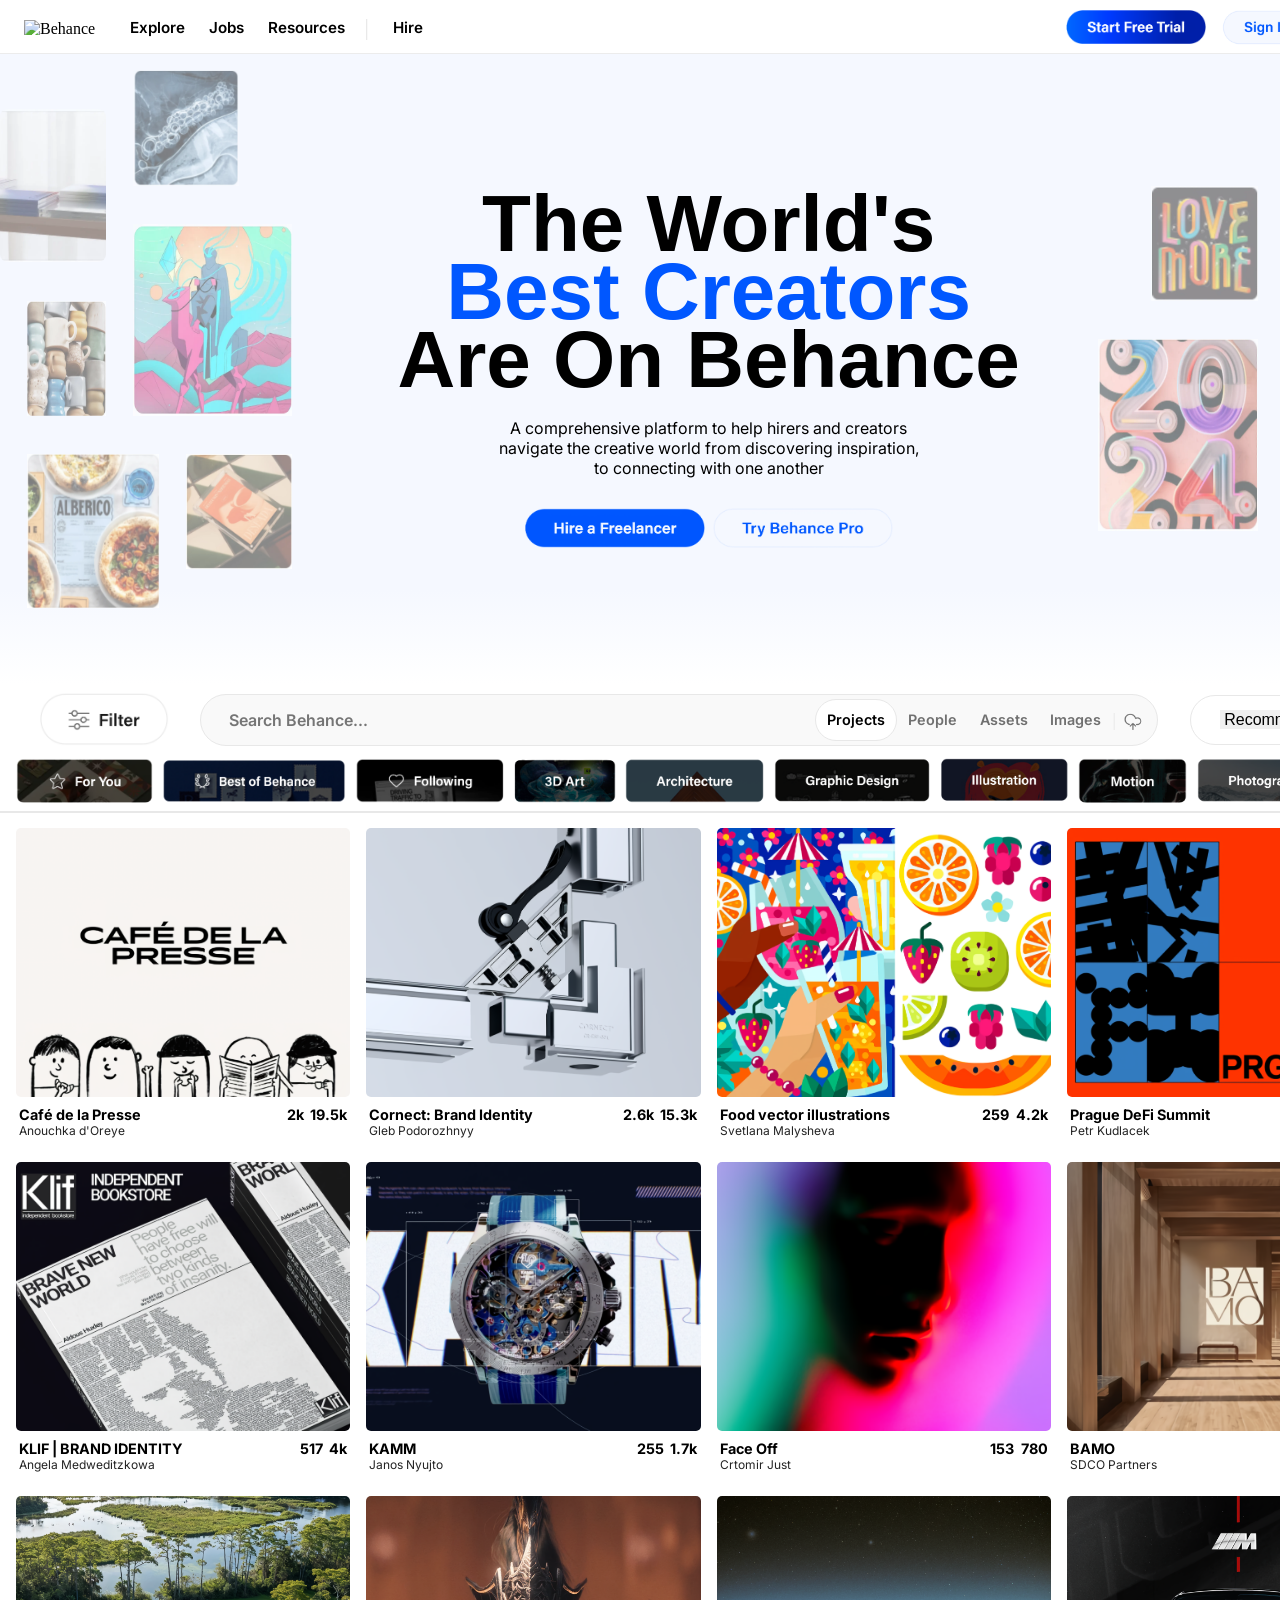
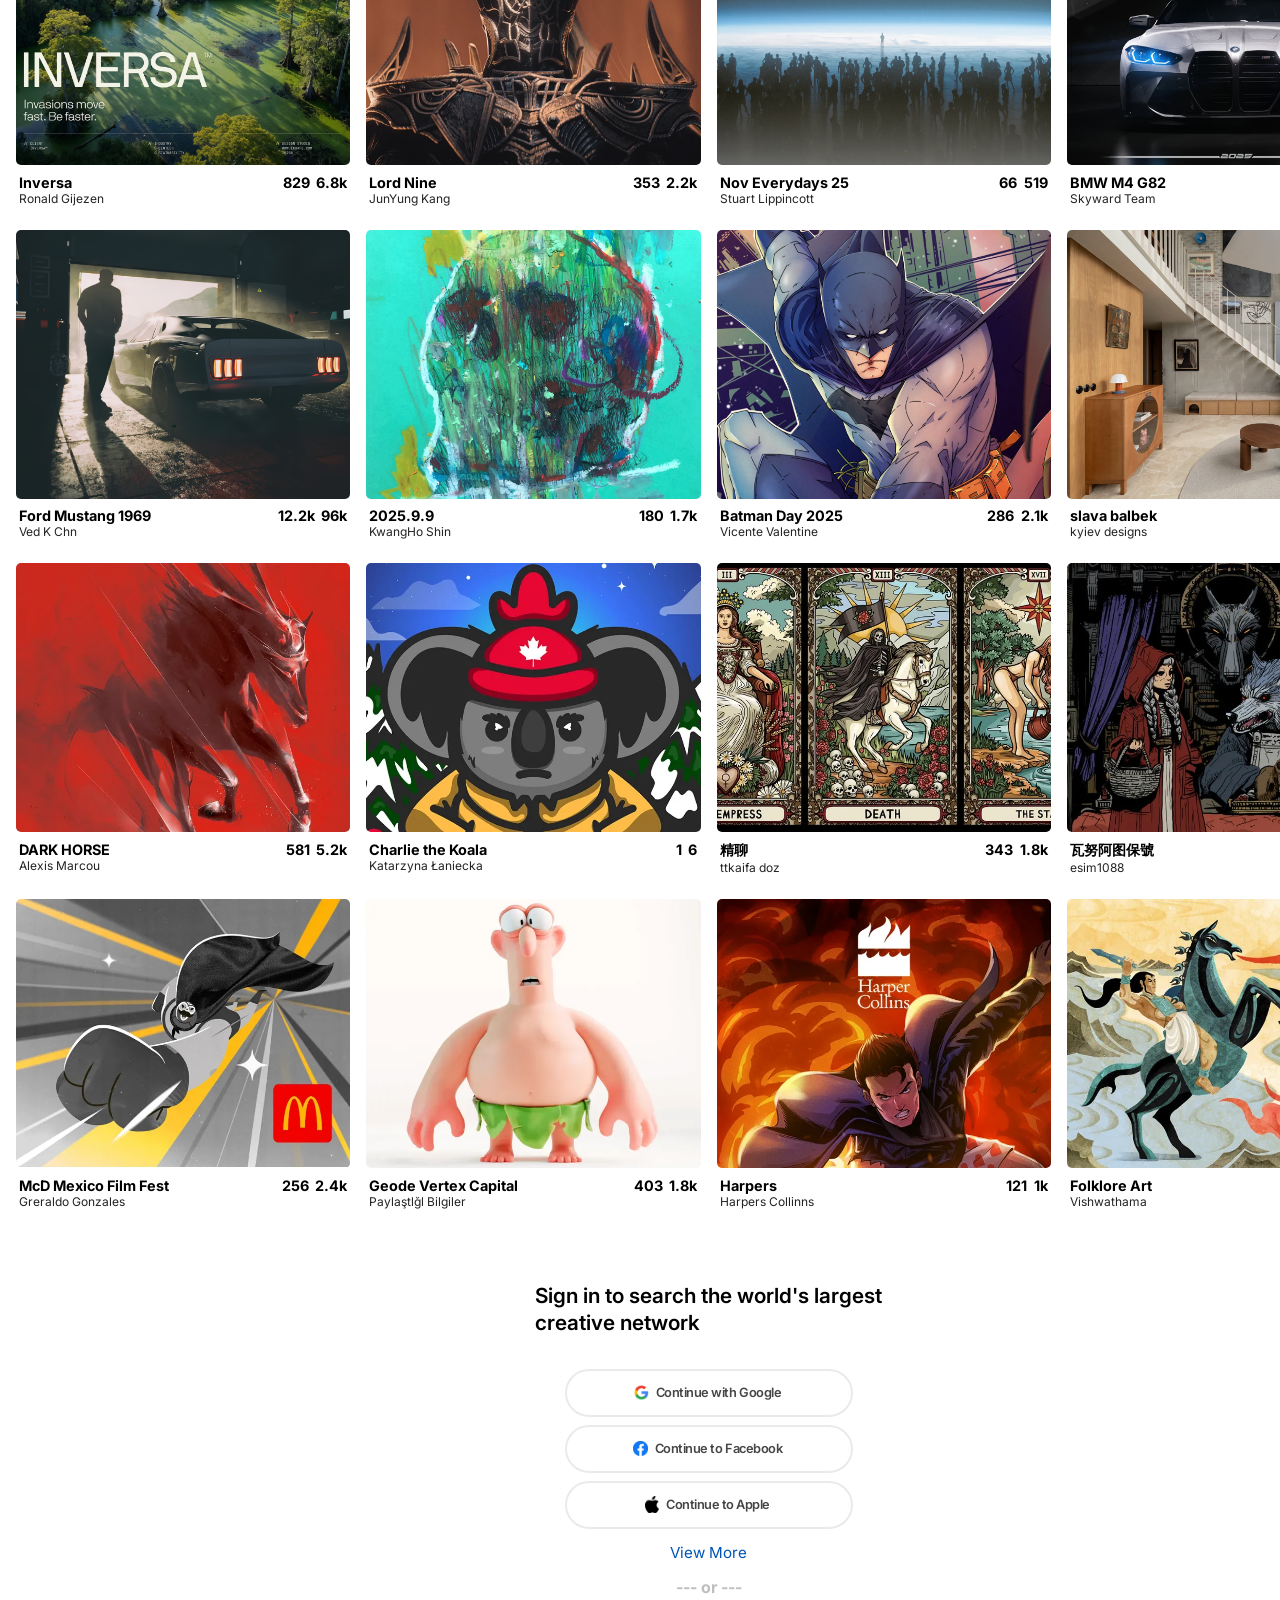
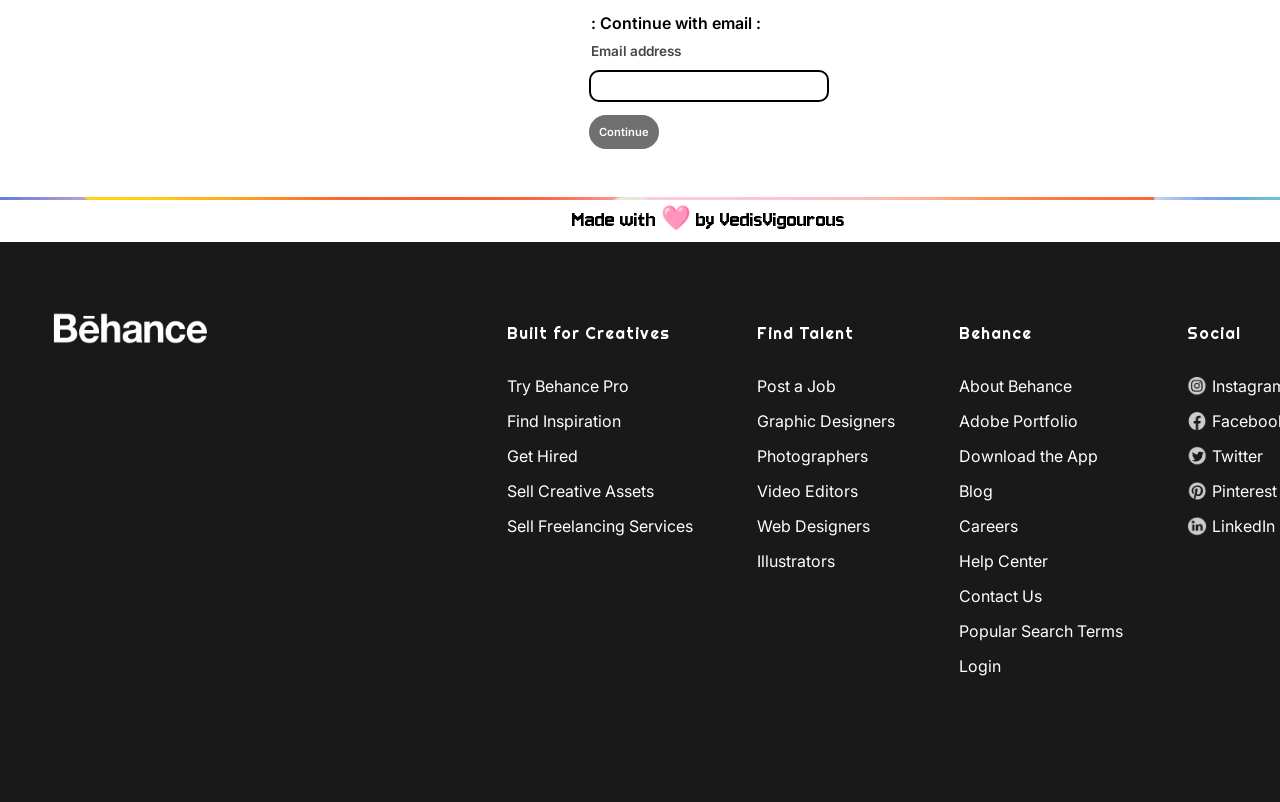
==== commit f20f4751: "Black Div Completed" ====
--- a/index.html
+++ b/index.html
@@ -9,6 +9,7 @@
     <link rel="preconnect" href="https://fonts.gstatic.com" crossorigin>
     <link href="https://fonts.googleapis.com/css2?family=Inter:wght@400;500;600;700;800;900&display=swap" rel="stylesheet">
     <link href="https://fonts.googleapis.com/css2?family=Jersey+10&display=swap" rel="stylesheet">
+    <link href="https://fonts.googleapis.com/css2?family=Righteous&display=swap" rel="stylesheet">
     <link rel="stylesheet" href="https://cdnjs.cloudflare.com/ajax/libs/font-awesome/7.0.1/css/all.min.css" />
 </head>
 <body>
@@ -569,7 +570,67 @@
     </div>
 
     <div class="lastBlackDiv">
-        <img src="./Supportfiles/Behance_white.webp" height="40px" width="160px">
+        <div>
+            <img style="margin-right: 10rem;" src="./Supportfiles/Behance_white.webp" height="40px" width="160px">
+        </div>
+
+        <div id="nestedDiv">
+            <ul class="blackDivLists" type="none">
+                <p style="color: white;">Built for Creatives</p>
+                <li>Try Behance Pro</li>
+                <li>Find Inspiration</li>
+                <li>Get Hired</li>
+                <li>Sell Creative Assets</li>
+                <li>Sell Freelancing Services</li>
+            </ul>
+            
+            <ul class="blackDivLists" type="none">
+                <p style="color: white;">Find Talent</p>
+                <li>Post a Job</li>
+                <li>Graphic Designers</li>
+                <li>Photographers</li>
+                <li>Video Editors</li>
+                <li>Web Designers</li>
+                <li>Illustrators</li>
+            </ul>
+
+            <ul class="blackDivLists" type="none">
+                <p style="color: white;">Behance</p>
+                <li>About Behance</li>
+                <li>Adobe Portfolio</li>
+                <li>Download the App</li>
+                <li>Blog</li>
+                <li>Careers</li>
+                <li>Help Center</li>
+                <li>Contact Us</li>
+                <li>Popular Search Terms</li>
+                <li>Login</li>
+            </ul>
+
+            <ul class="blackDivLists" type="none">
+                <p style="color: white;">Social</p>
+                <li id="socialConnects">
+                    <img src="./Supportfiles/LastDivIcons/Instagram.png" height="20rem" width="20rem">
+                    Instagram
+                </li>
+                <li id="socialConnects">
+                    <img src="./Supportfiles/LastDivIcons/Facebook.png" height="20rem" width="20rem">
+                    Facebook
+                </li>
+                <li id="socialConnects">
+                    <img src="./Supportfiles/LastDivIcons/Twitter.png" height="20rem" width="20rem">
+                    Twitter
+                </li>
+                <li id="socialConnects">
+                    <img src="./Supportfiles/LastDivIcons/Pinterest.png" height="20rem" width="20rem">
+                    Pinterest
+                </li>
+                <li id="socialConnects">
+                    <img src="./Supportfiles/LastDivIcons/LinkedIn.png" height="20rem" width="20rem">
+                    LinkedIn
+                </li>
+            </ul>
+        </div>
     </div>
 </body>
 </html>
--- a/style.css
+++ b/style.css
@@ -423,7 +423,9 @@
     font-family: 'Inter'; 
     font-size: 0.8rem;
     transition: transform 0.3s ease;
-    
+    caret-color: #232323;
+    caret-shape: underscore;
+
 }
 
 #usermail:hover {
@@ -449,10 +451,12 @@
 
 .lastBlackDiv{
     background-color: #191919;
-    height: 20rem;
+    height: 35rem;
     width: 100%;
     min-width: fit-content;
-    padding: 5.125rem 3.125rem;
+    padding: 4.125rem 3.125rem;
+    display: flex;
+    justify-content: space-between;
 }
 
 #Credit {
@@ -466,3 +470,32 @@
     margin-bottom: 0.6rem;
 }
 
+.blackDivLists {
+    padding-top: 15px;
+    font-family: 'Inter' , sans-serif;
+}
+
+.blackDivLists p {
+    font-family: 'Righteous';
+    letter-spacing: 1px;
+    margin-bottom: 2rem;
+}
+
+.blackDivLists li {
+    color: white;
+    font-family: 'Inter';
+    font-weight: 400;
+    margin-bottom: 15px;
+}
+
+#nestedDiv {
+    display: flex;
+    gap: 4rem;
+    margin-right: 5rem;
+}
+
+#socialConnects {
+    display: flex;
+    align-items: center;
+    gap: 5px;
+}
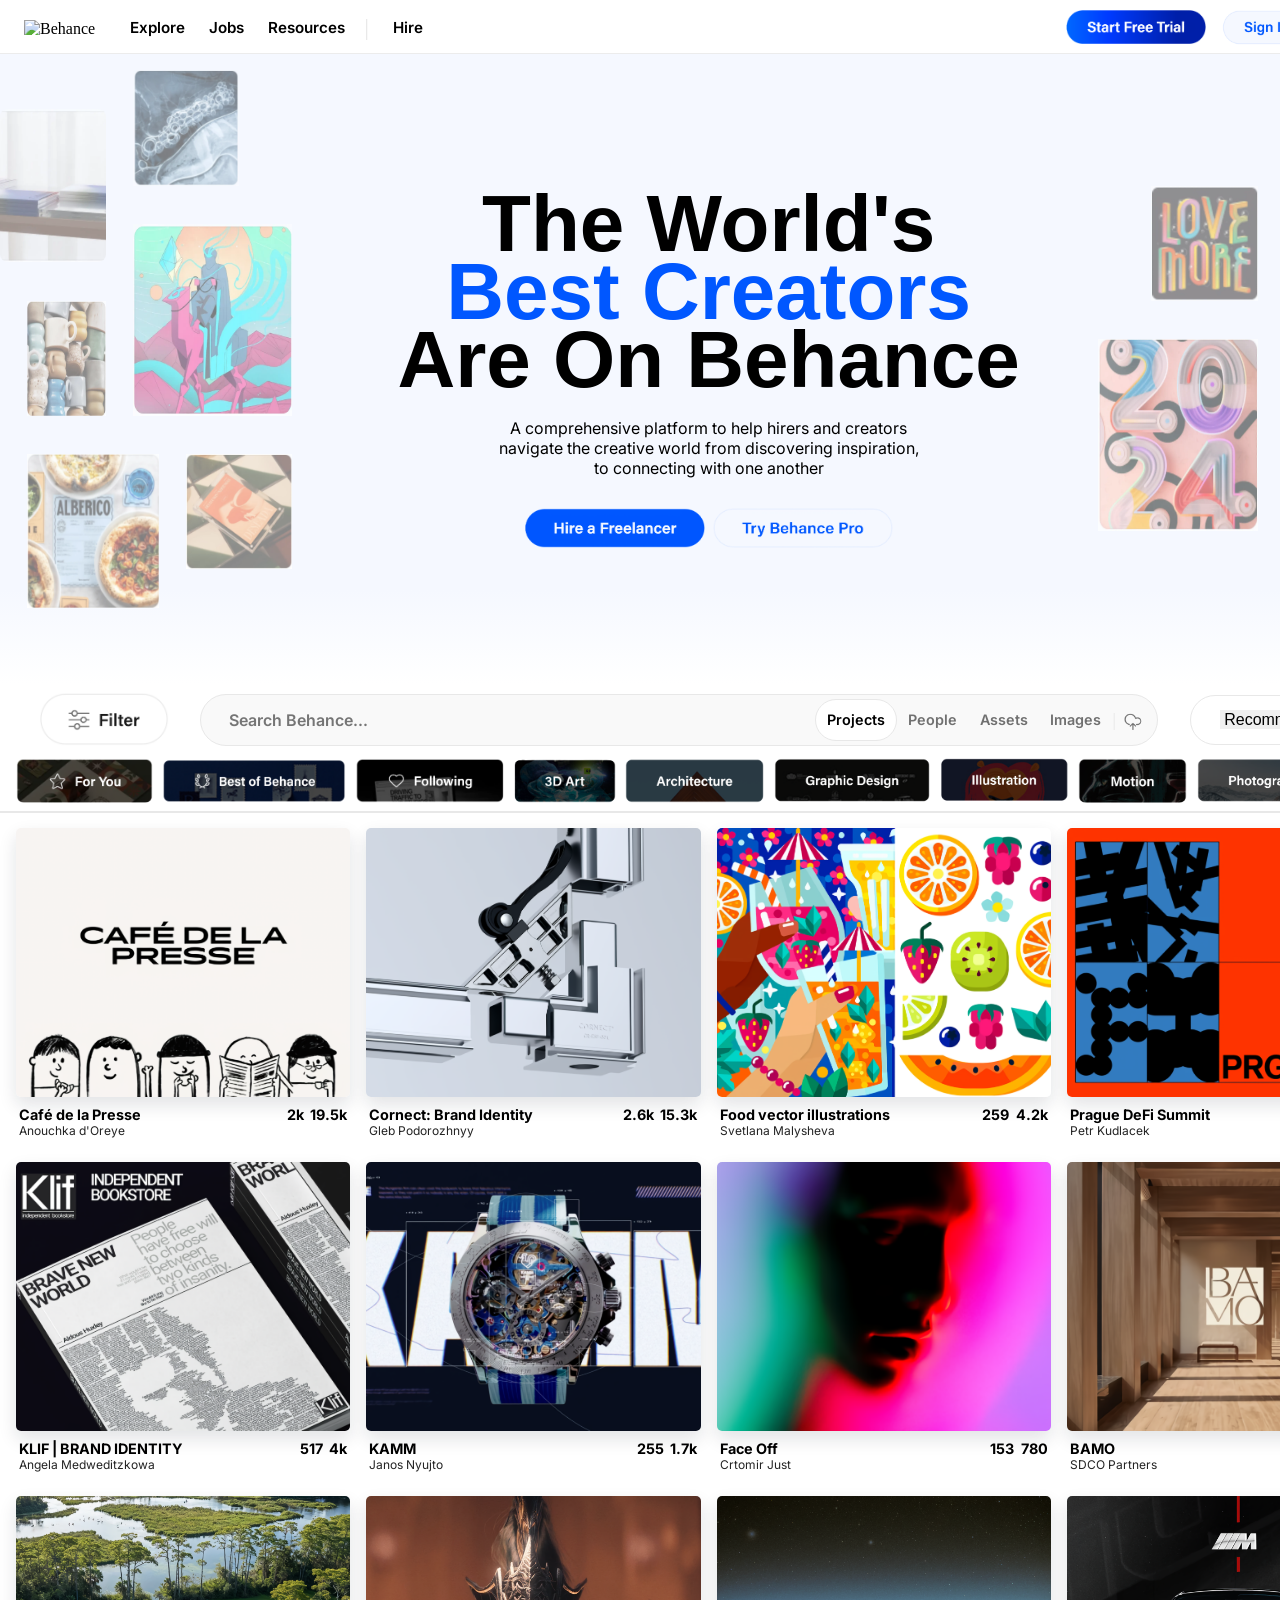
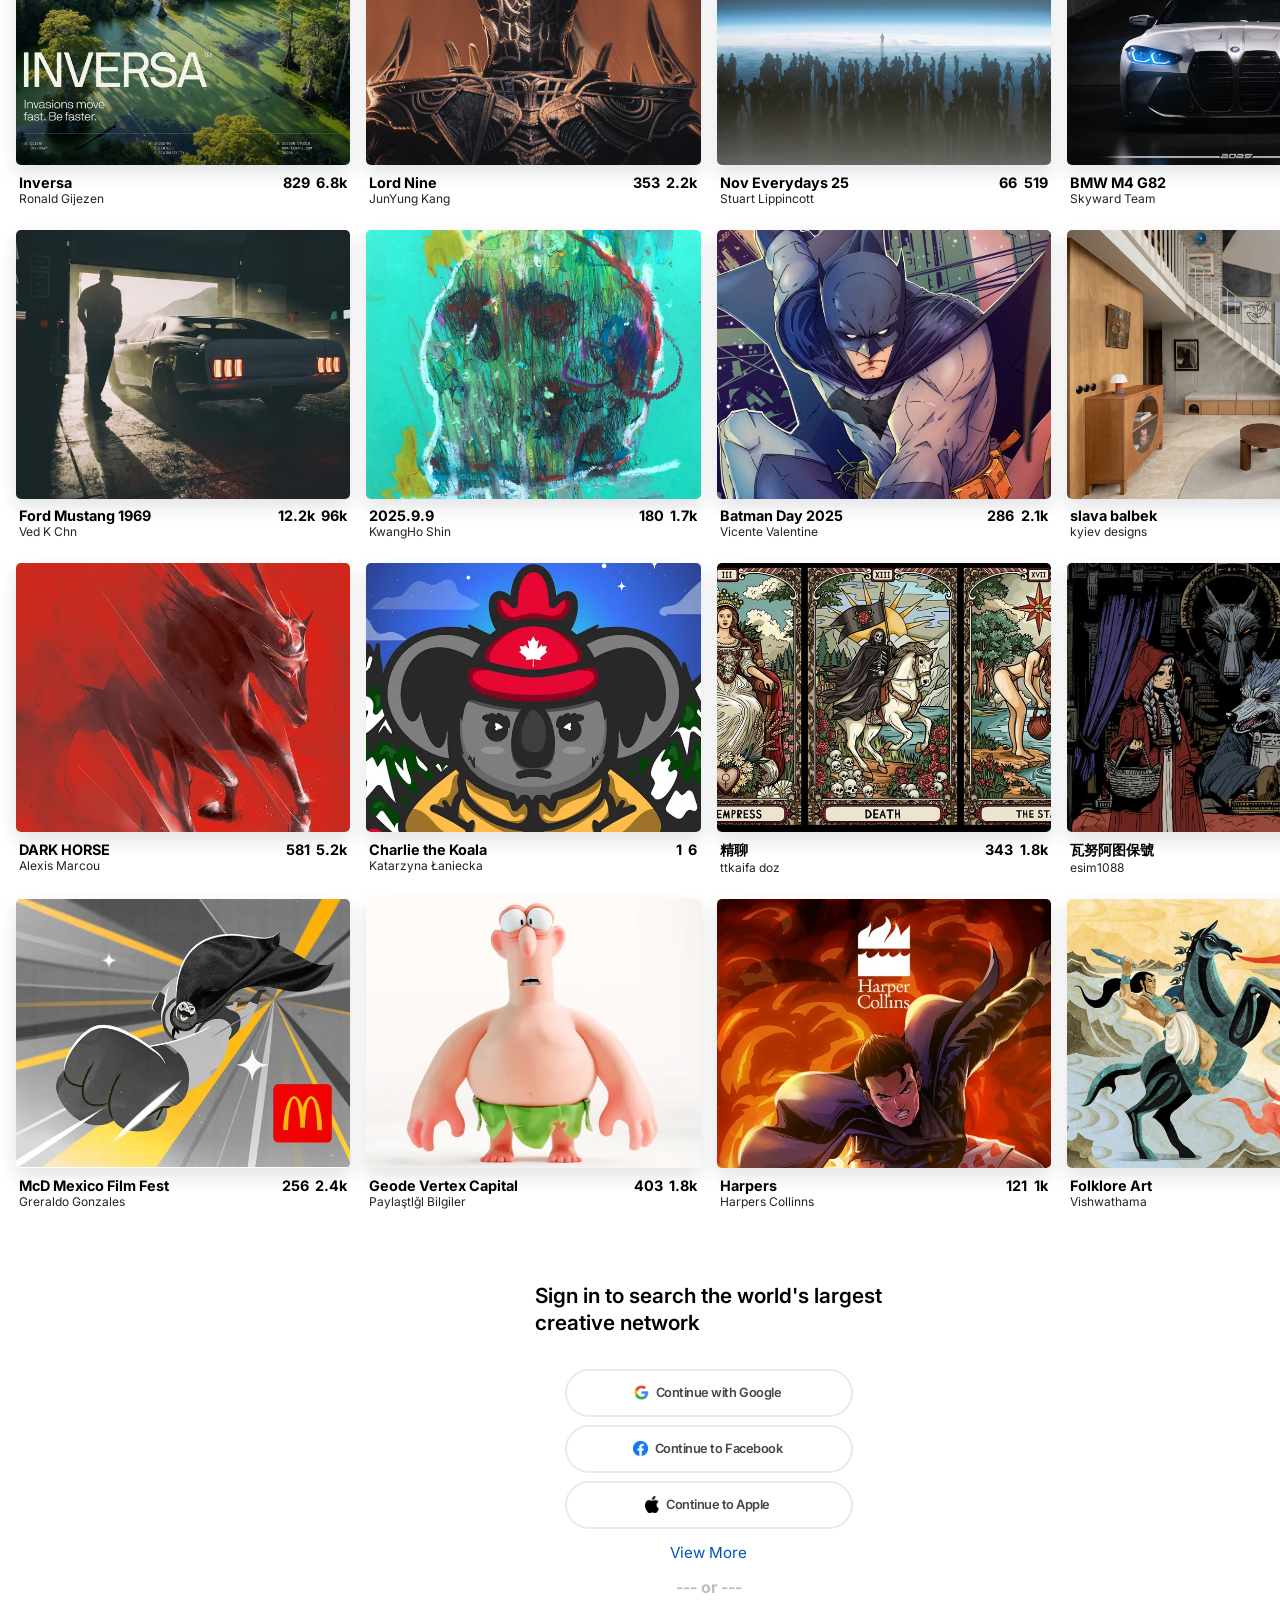
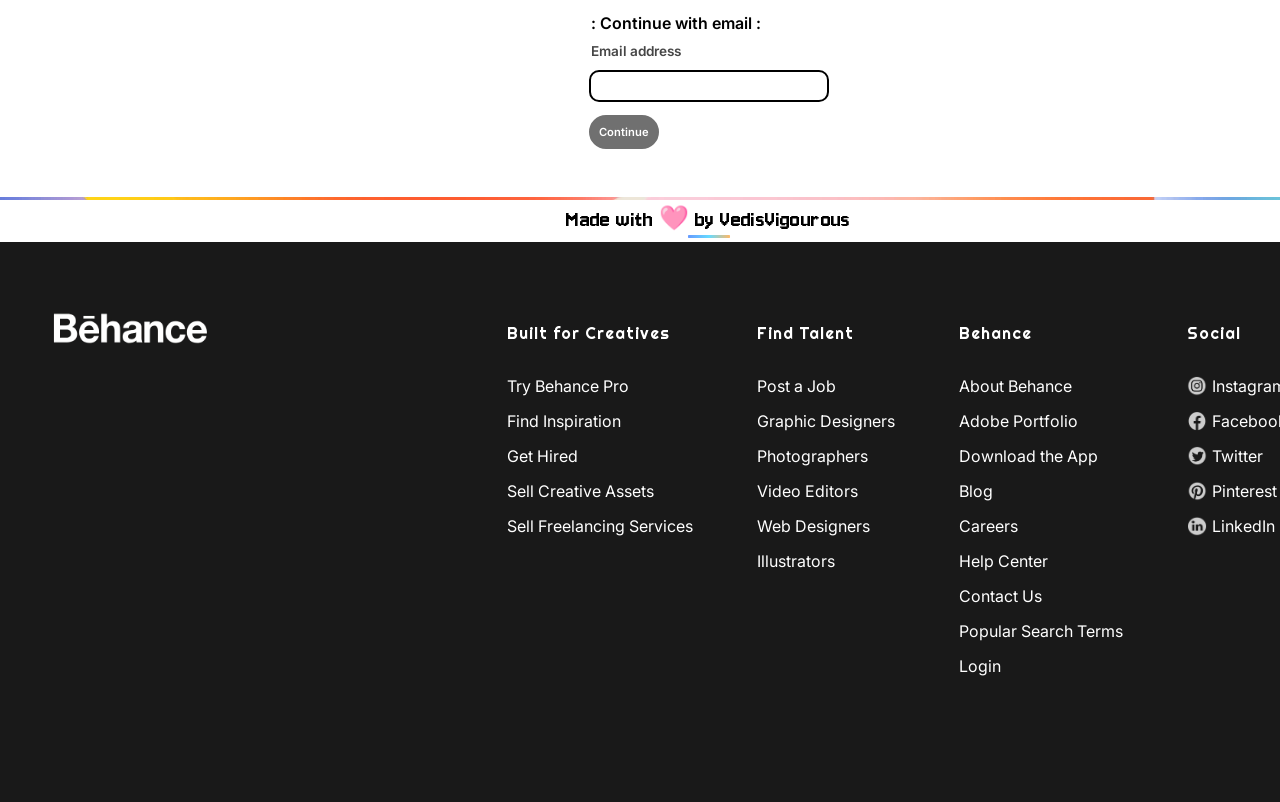
==== commit dac21eda: "Bug fixed: Navbar Logo Fixed" ====
--- a/index.html
+++ b/index.html
@@ -5,6 +5,7 @@
     <meta name="viewport" content="width=device-width, initial-scale=1.0">
     <title>Behance Clone</title>
     <link rel="stylesheet" href="style.css">
+    <link rel="icon" type="image/png" href="./Supportfiles/favicon.png">	
     <link rel="preconnect" href="https://fonts.googleapis.com">
     <link rel="preconnect" href="https://fonts.gstatic.com" crossorigin>
     <link href="https://fonts.googleapis.com/css2?family=Inter:wght@400;500;600;700;800;900&display=swap" rel="stylesheet">
@@ -16,7 +17,7 @@
     <!-- Navigation Bar -->
     <nav>
         <div class="navbar">
-            <img src="https://upload.wikimedia.org/wikipedia/commons/thumb/c/c5/Behance_logo.svg/1024px-Behance_logo.svg.png" alt="Behance" height="15.22px" width="81.97px" style="cursor: pointer;">
+            <img src="https://static.cdnlogo.com/logos/b/14/behance.svg" alt="Behance" height="15.22px" width="81.97px" style="cursor: pointer;">
             <p class="navtext"> Explore </p>
             <p class="navtext"> Jobs </p>
             <p class="navtext"> Resources </p>
--- a/style.css
+++ b/style.css
@@ -20,6 +20,7 @@
     width: 100%;
     border-bottom: 1px solid #ececec;
     min-width: fit-content;
+    z-index: 30;
 }
 
 .navbar {
@@ -197,6 +198,7 @@
     align-items: center;
     background-color: white;
     padding-top: 5px;
+    z-index: 20;
 }
 
 .filter {
@@ -273,6 +275,7 @@
     top: 7.23rem;
     background-color: white;
     border-bottom: 2px solid rgb(232, 232, 232);
+    z-index: 15;
 }
 
 .categoryBar::-webkit-scrollbar {
@@ -337,6 +340,14 @@
     height: 269px;
     border-radius: 5px;
     margin-bottom: 0.3rem;
+    box-shadow: 0 8px 18px rgba(15, 23, 42, 0.12);
+    transition: transform 0.25s ease, box-shadow 0.25s ease;
+    cursor: pointer;
+}
+
+.mainImages:hover {
+    transform: translateY(-3px);
+    box-shadow: 0 16px 30px rgba(15, 23, 42, 0.2);
 }
 
 .signInDiv {
@@ -468,6 +479,35 @@
     text-align: center;
     font-size: 1.5rem;
     margin-bottom: 0.6rem;
+    position: relative;
+    letter-spacing: 0.4px;
+    transition: color 0.25s ease, transform 0.25s ease;
+}
+
+#Credit::after {
+    content: "";
+    position: absolute;
+    left: 50%;
+    bottom: -6px;
+    width: 140px;
+    height: 3px;
+    background: linear-gradient(90deg, #0057ff, #00c2ff, #ff8a00);
+    border-radius: 999px;
+    transform: translateX(-50%) scaleX(0.3);
+    transform-origin: center;
+    opacity: 0.6;
+    transition: transform 0.35s ease, opacity 0.35s ease;
+}
+
+#Credit:hover {
+    color: #0057ff;
+    transform: translateY(-2px);
+    text-shadow: 0 10px 22px rgba(0, 87, 255, 0.2);
+}
+
+#Credit:hover::after {
+    transform: translateX(-50%) scaleX(1);
+    opacity: 1;
 }
 
 .blackDivLists {
@@ -498,4 +538,192 @@
     display: flex;
     align-items: center;
     gap: 5px;
+}
+
+@media (max-width: 1024px) {
+    .navbar {
+        padding: 0rem 1rem;
+        gap: 0.6rem;
+        flex-wrap: wrap;
+        height: auto;
+    }
+
+    #freetrial,
+    #signin {
+        display: none;
+    }
+
+    #freetrial {
+        margin-left: 0rem;
+    }
+
+    .navtext {
+        font-size: 0.85rem;
+        margin-left: 1rem;
+    }
+
+    .introStyle {
+        display: none;
+        height: auto;
+        padding: 1.5rem 1rem 2rem;
+    }
+
+    .filterBar {
+        flex-wrap: wrap;
+        gap: 0.6rem;
+        margin: 0px 1rem;
+    }
+
+    .filter {
+        display: none;
+    }
+
+    .searchBar {
+        flex: 1 1 100%;
+        height: auto;
+        flex-wrap: wrap;
+        row-gap: 0.4rem;
+    }
+
+    .Recmnd {
+        flex: 1 1 12rem;
+        margin-left: 0rem;
+    }
+
+    .mainGrid {
+        grid-template-columns: repeat(auto-fill , minmax(260px , 1fr));
+        margin: 12px 1rem 20px;
+    }
+
+    .lastBlackDiv {
+        height: auto;
+        padding: 3rem 2rem;
+        flex-direction: column;
+        gap: 2rem;
+    }
+
+    #nestedDiv {
+        margin-right: 0rem;
+        flex-wrap: wrap;
+        gap: 2.5rem;
+    }
+}
+
+@media (max-width: 768px) {
+    nav {
+        height: auto;
+    }
+
+    .navbar {
+        padding: 0.5rem 1rem;
+    }
+
+    #freetrial,
+    #signin {
+        display: none;
+    }
+
+    .navtext,
+    .fa-angle-down {
+        display: none;
+    }
+
+    .introStyle {
+        display: none;
+        flex-direction: column;
+        align-items: center;
+        gap: 1.5rem;
+    }
+
+    .gridImage {
+        width: min(520px, 100%);
+        margin-top: 0rem;
+    }
+
+    .centerText {
+        margin-top: 2.5rem;
+        order: -1;
+    }
+
+    .subText {
+        padding: 0rem 1rem;
+    }
+
+    .importantButtons {
+        flex-direction: column;
+    }
+
+    .filter {
+        display: none;
+    }
+
+    .mainGrid {
+        grid-template-columns: repeat(auto-fill , minmax(220px , 1fr));
+        gap: 0.9rem;
+    }
+
+    .mainImages {
+        height: auto;
+        aspect-ratio: 4 / 3;
+    }
+
+    .signInDiv {
+        padding: 0rem 1rem;
+    }
+
+    .buttons div {
+        width: 100%;
+    }
+
+    .emailsign {
+        width: 100%;
+        max-width: 18rem;
+    }
+}
+
+@media (max-width: 480px) {
+    .centralText {
+        font-size: clamp(2.2rem, 8vw, 3.2rem);
+        line-height: 0.95;
+    }
+
+    .subText {
+        font-size: 0.95rem;
+    }
+
+    .searchBar {
+        padding: 0.5rem 0.6rem 0.5rem 0.9rem;
+    }
+
+    .pill_btn {
+        font-size: 0.8rem;
+        padding: 0.55rem 0.6rem;
+    }
+
+    .Recmnd {
+        width: 100%;
+    }
+
+    .categoryBar {
+        top: 6.6rem;
+    }
+
+    .mainGrid {
+        grid-template-columns: 1fr;
+    }
+
+    .mainImages {
+        aspect-ratio: 3 / 2;
+    }
+}
+
+@media (hover: none) {
+    .mainImages:hover {
+        transform: none;
+        box-shadow: 0 8px 18px rgba(15, 23, 42, 0.12);
+    }
+
+    #usermail:hover {
+        transform: none;
+    }
 }
